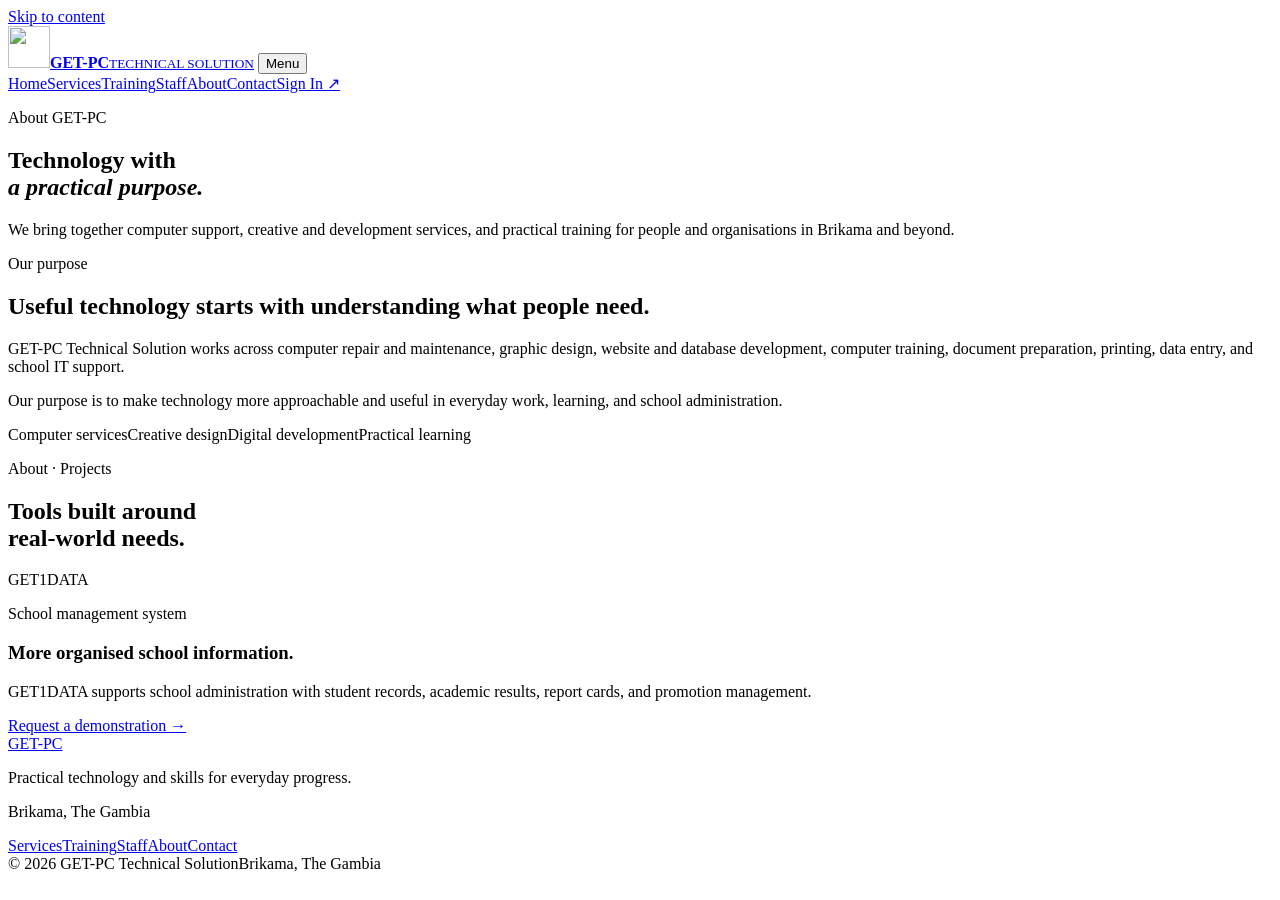
==== about.html @ f0835af7 "Add files via upload" ====
<!doctype html>
<html lang="en">

<head>
  <meta charset="utf-8">
  <meta name="viewport" content="width=device-width, initial-scale=1">
  <meta name="description"
    content="Learn about GET-PC Technical Solution and its practical technology services, training, and GET1DATA school-management project.">
  <meta name="theme-color" content="#102b3b">
  <title>About | GET-PC Technical Solution</title>
  <link rel="icon" href="assets/images/getpc-mark.svg" type="image/svg+xml">
  <link rel="stylesheet" href="assets/css/styles.css">
  <script src="assets/js/config.js" defer></script>
  <script src="assets/js/main.js" defer></script>
</head>

<body>
  <a class="skip-link" href="#main-content">Skip to content</a>
  <header class="site-header">
    <div class="nav-wrap">
      <a class="brand" href="index.html" aria-label="GET-PC home"><img src="assets/images/getpc-mark.svg" alt=""
          width="42" height="42"><span><strong>GET-PC</strong><small>TECHNICAL SOLUTION</small></span></a>
      <button class="menu-toggle" type="button" aria-expanded="false" aria-controls="main-navigation"
        aria-label="Open navigation">Menu</button>
      <nav id="main-navigation" class="main-nav" aria-label="Main navigation"><a href="index.html">Home</a><a
          href="services.html">Services</a><a href="training.html">Training</a><a href="staff.html">Staff</a><a
          href="about.html" aria-current="page">About</a><a href="contact.html">Contact</a><a class="nav-sign-in"
          data-portal-login href="https://getpcskills.floot.app/login" target="_blank" rel="noopener noreferrer">Sign In
          <span aria-hidden="true">↗</span></a></nav>
    </div>
  </header>
  <main id="main-content">
    <section class="page-hero">
      <p class="eyebrow eyebrow-light">About GET-PC</p>
      <h1>Technology with<br><em>a practical purpose.</em></h1>
      <p>We bring together computer support, creative and development services, and practical training for people and
        organisations in Brikama and beyond.</p>
    </section>
    <section class="section about-intro">
      <div>
        <p class="eyebrow">Our purpose</p>
        <h2>Useful technology starts with understanding what people need.</h2>
      </div>
      <div class="about-copy">
        <p>GET-PC Technical Solution works across computer repair and maintenance, graphic design, website and database
          development, computer training, document preparation, printing, data entry, and school IT support.</p>
        <p>Our purpose is to make technology more approachable and useful in everyday work, learning, and school
          administration.</p>
      </div>
    </section>
    <section class="about-services-band"><span>Computer services</span><span>Creative design</span><span>Digital
        development</span><span>Practical learning</span></section>
    <section id="projects" class="section project-section">
      <div>
        <p class="eyebrow">About · Projects</p>
        <h2>Tools built around<br>real-world needs.</h2>
      </div>
      <article class="project-card">
        <div class="project-symbol">GET<span>1</span>DATA</div>
        <p class="eyebrow">School management system</p>
        <h3>More organised school information.</h3>
        <p>GET1DATA supports school administration with student records, academic results, report cards, and promotion
          management.</p><a class="button button-dark"
          href="contact.html?service=GET1DATA%20demonstration#inquiry">Request a demonstration <span
            aria-hidden="true">→</span></a>
      </article>
    </section>
  </main>
  <footer class="site-footer">
    <div class="footer-main">
      <div><a class="footer-brand" href="index.html">GET-PC</a>
        <p>Practical technology and skills for everyday progress.</p>
        <p class="footer-location">Brikama, The Gambia</p>
      </div>
      <nav class="footer-links" aria-label="Footer navigation"><a href="services.html">Services</a><a
          href="training.html">Training</a><a href="staff.html">Staff</a><a href="about.html">About</a><a
          href="contact.html">Contact</a></nav>
    </div>
    <div class="footer-bottom"><span>© 2026 GET-PC Technical Solution</span><span>Brikama, The Gambia</span></div>
  </footer>
</body>

</html>
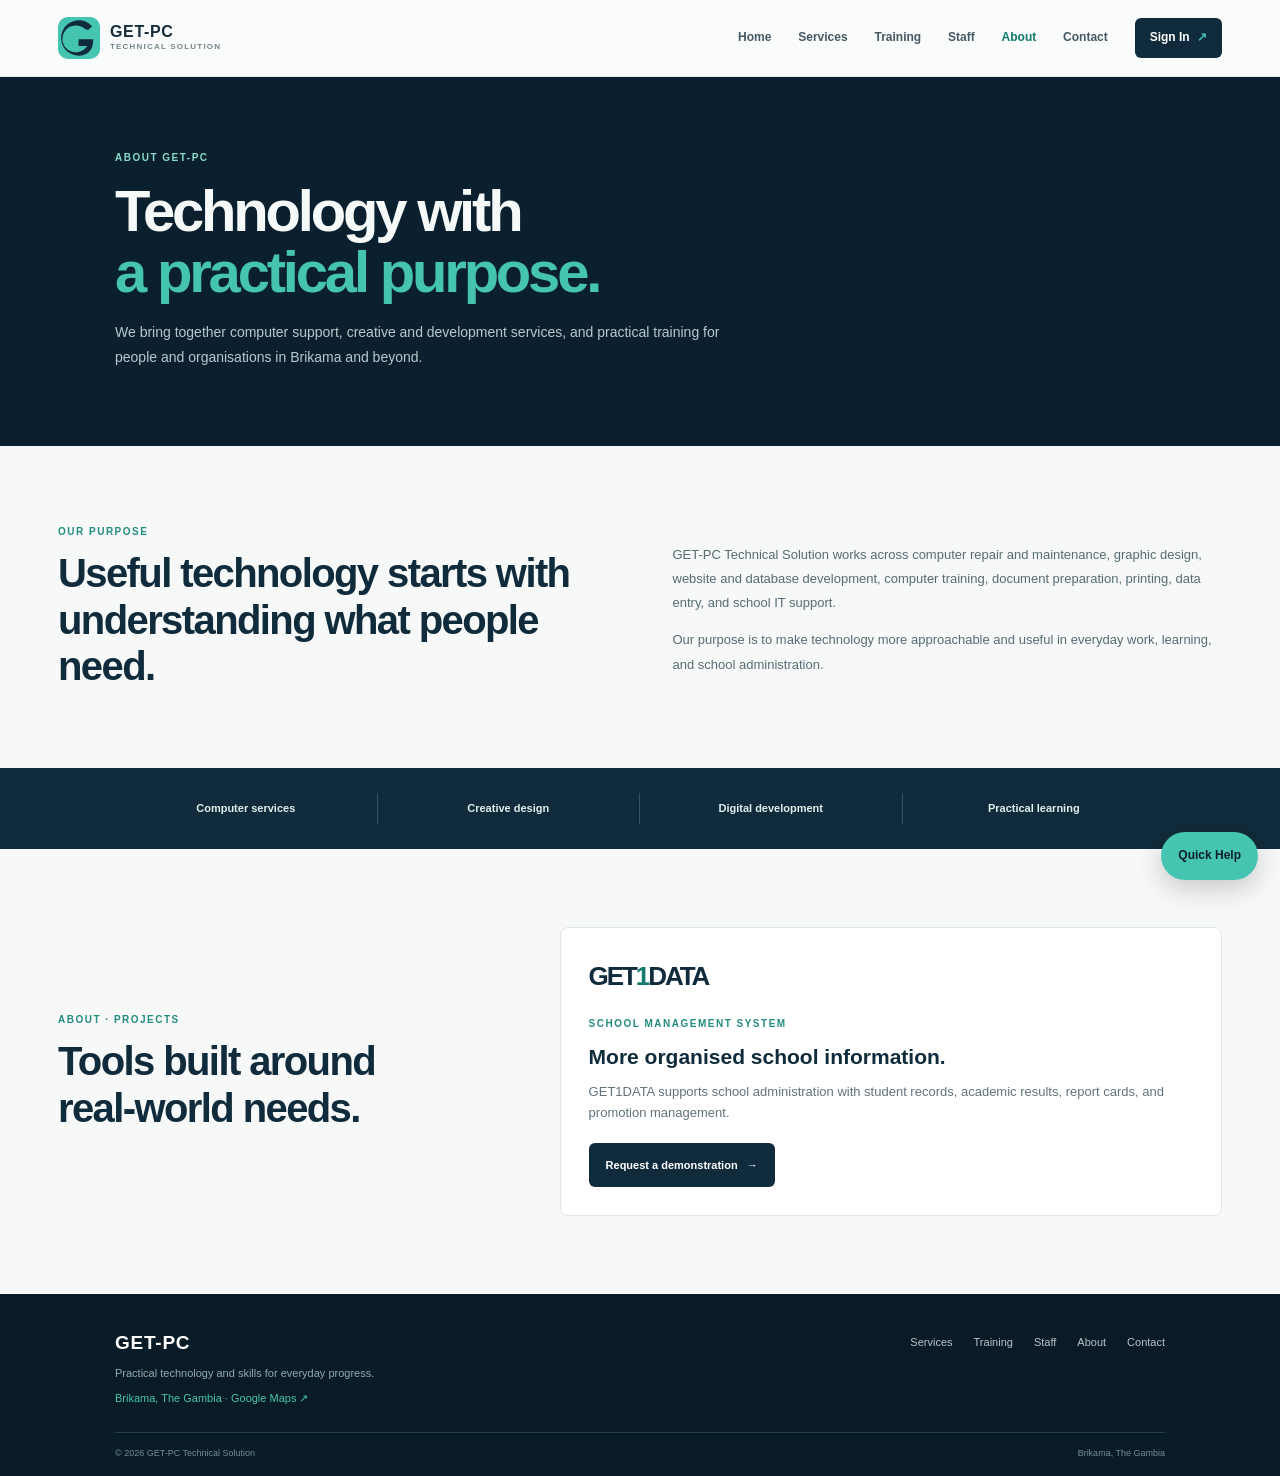
==== commit c4f16fc4: "map adding adding locatiion" ====
--- a/about.html
+++ b/about.html
@@ -70,7 +70,7 @@
     <div class="footer-main">
       <div><a class="footer-brand" href="index.html">GET-PC</a>
         <p>Practical technology and skills for everyday progress.</p>
-        <p class="footer-location">Brikama, The Gambia</p>
+        <p class="footer-location"><a href="https://maps.app.goo.gl/mE5qoqmeCVkujZhM7" target="_blank" rel="noopener noreferrer">Brikama, The Gambia · Google Maps ↗</a></p>
       </div>
       <nav class="footer-links" aria-label="Footer navigation"><a href="services.html">Services</a><a
           href="training.html">Training</a><a href="staff.html">Staff</a><a href="about.html">About</a><a
--- a/assets/css/styles.css
+++ b/assets/css/styles.css
@@ -0,0 +1,323 @@
+:root {
+  color-scheme: light;
+  --navy: #102b3b;
+  --navy-deep: #0b202e;
+  --teal: #45c5b1;
+  --teal-dark: #12796f;
+  --ink: #162d3b;
+  --muted: #62737c;
+  --paper: #f7f9f8;
+  --white: #fff;
+  --line: #e0e8e6;
+  --focus: #e0a451;
+  font-family: Arial, Helvetica, sans-serif;
+}
+
+* { box-sizing: border-box; }
+html { scroll-behavior: smooth; scroll-padding-top: 90px; }
+body { margin: 0; color: var(--ink); background: var(--paper); line-height: 1.6; -webkit-font-smoothing: antialiased; }
+a { color: inherit; text-decoration: none; }
+button, input, select, textarea { font: inherit; }
+button, a { -webkit-tap-highlight-color: transparent; }
+:focus-visible { outline: 3px solid var(--focus); outline-offset: 3px; }
+::selection { color: var(--navy-deep); background: #b9eee5; }
+.skip-link { position: fixed; z-index: 100; top: 8px; left: 8px; padding: 10px 14px; transform: translateY(-150%); color: var(--white); background: var(--navy); border-radius: 5px; }
+.skip-link:focus { transform: translateY(0); }
+.site-header { position: sticky; z-index: 20; top: 0; border-bottom: 1px solid rgba(20,54,66,.1); background: rgba(250,252,251,.97); backdrop-filter: blur(14px); }
+.nav-wrap { display: flex; align-items: center; justify-content: space-between; width: min(100% - 48px, 1164px); min-height: 76px; margin: 0 auto; }
+.brand { display: inline-flex; align-items: center; gap: 10px; flex: 0 0 auto; }
+.brand img { display: block; }
+.brand span { display: grid; gap: 0; }
+.brand strong { font-size: 16px; letter-spacing: .04em; line-height: 1.2; }
+.brand small { color: #74858c; font-size: 8px; font-weight: 700; letter-spacing: .15em; }
+.main-nav { display: flex; align-items: center; gap: clamp(12px, 2.1vw, 27px); color: #455964; font-size: 12px; font-weight: 700; }
+.main-nav > a:not(.nav-sign-in) { padding: 10px 0; transition: color .18s ease; }
+.main-nav > a:not(.nav-sign-in):hover, .main-nav > a[aria-current="page"]:not(.nav-sign-in) { color: var(--teal-dark); }
+.nav-sign-in { padding: 10px 15px; border-radius: 6px; color: var(--white); background: var(--navy); }
+.nav-sign-in:hover { background: var(--teal-dark); }
+.nav-sign-in span { margin-left: 4px; color: var(--teal); }
+.menu-toggle { display: none; border: 1px solid var(--line); border-radius: 5px; padding: 8px 12px; color: var(--navy); background: var(--white); font-size: 12px; font-weight: 700; cursor: pointer; }
+
+.hero { position: relative; overflow: hidden; color: var(--white); background: var(--navy-deep); }
+.hero-inner { position: relative; z-index: 1; display: grid; grid-template-columns: 1.06fr .94fr; align-items: center; gap: 48px; width: min(100% - 48px, 1164px); min-height: 570px; padding: 62px 0; margin: auto; }
+.hero-grid { position: absolute; inset: 0 0 0 48%; opacity: .13; background-image: linear-gradient(rgba(125,206,194,.24) 1px, transparent 1px), linear-gradient(90deg, rgba(125,206,194,.24) 1px, transparent 1px); background-size: 46px 46px; mask-image: linear-gradient(90deg, transparent, black 24%, black); }
+.eyebrow { margin: 0; color: #238c80; font-size: 10px; font-weight: 800; letter-spacing: .15em; line-height: 1.5; text-transform: uppercase; }
+.eyebrow-light { color: #86dbcd; }
+.eyebrow-dot { display: inline-block; width: 7px; height: 7px; margin-right: 8px; border-radius: 50%; background: var(--teal); box-shadow: 0 0 0 4px rgba(69,197,177,.12); vertical-align: 1px; }
+h1, h2, h3, p { margin-top: 0; }
+.hero h1, .page-hero h1 { max-width: 680px; margin: 20px 0 0; color: #f5f9f8; font-size: clamp(42px, 5vw, 64px); font-weight: 650; line-height: 1.06; letter-spacing: -.055em; }
+.hero h1 em, .page-hero h1 em, .training-band h2 em, .home-cta h2 em { color: var(--teal); font-style: normal; }
+.hero-description { max-width: 525px; margin: 21px 0 0; color: #b8c9ce; font-size: 15px; line-height: 1.85; }
+.button-row { display: flex; align-items: center; flex-wrap: wrap; gap: 11px; margin-top: 27px; }
+.button { display: inline-flex; min-height: 44px; align-items: center; justify-content: center; gap: 9px; padding: 0 16px; border: 1px solid transparent; border-radius: 6px; font-size: 11px; font-weight: 750; line-height: 1.3; text-align: center; transition: transform .18s ease, background .18s ease, border-color .18s ease; }
+.button:hover { transform: translateY(-1px); }
+.button-teal { color: var(--navy-deep); background: var(--teal); }
+.button-teal:hover { background: #65d8c6; }
+.button-outline { color: var(--white); border-color: #46616c; background: transparent; }
+.button-outline:hover { border-color: var(--teal); }
+.button-plain { padding: 0 8px; color: #d3e2e3; }
+.button-dark { color: var(--white); background: var(--navy); }
+.button-dark:hover { background: var(--teal-dark); }
+.hero-location { margin: 29px 0 0; color: #9db0b7; font-size: 11px; }
+.location-dot { display: inline-block; width: 7px; height: 7px; margin-right: 9px; border-radius: 50%; background: var(--teal); }
+.hero-visual { position: relative; display: grid; min-height: 390px; place-items: center; }
+.orbit { position: absolute; border: 1px solid rgba(107,206,192,.15); border-radius: 50%; }
+.orbit-large { width: min(100%, 395px); aspect-ratio: 1; }
+.orbit-small { width: min(78%, 310px); aspect-ratio: 1; }
+.screen-card { position: relative; z-index: 1; width: min(100%, 375px); padding: 11px; transform: rotate(-2deg); border: 1px solid #35505d; border-radius: 11px; background: #132f3e; box-shadow: 0 24px 75px rgba(0,0,0,.28); }
+.screen-top { display: flex; height: 25px; align-items: center; gap: 5px; }
+.screen-top i { width: 6px; height: 6px; border-radius: 50%; background: #53727e; }
+.screen-top i:last-child { width: 55%; height: 9px; margin-left: 16px; border-radius: 8px; background: #203f4d; }
+.screen-content { display: flex; min-height: 275px; overflow: hidden; border-radius: 5px; background: #e8f0ed; }
+.screen-sidebar { display: flex; width: 38px; flex: 0 0 38px; flex-direction: column; align-items: center; gap: 18px; padding-top: 20px; background: #173543; }
+.screen-sidebar span { width: 9px; height: 9px; border: 1px solid #71c9b9; border-radius: 3px; }
+.screen-board { position: relative; flex: 1; padding: 28px; color: var(--navy); background: radial-gradient(ellipse at 90% 90%, #c1e7df, transparent 48%), #eff5f2; }
+.screen-board p { color: #488f83; font-size: 8px; font-weight: 800; letter-spacing: .21em; }
+.screen-board strong { display: block; margin-top: 12px; font-size: 39px; font-weight: 400; line-height: .99; letter-spacing: -.06em; }
+.screen-board em { color: #168777; font-style: normal; font-weight: 700; }
+.screen-board small { position: absolute; bottom: 20px; color: #829a9c; font-size: 7px; font-weight: 700; letter-spacing: .18em; }
+.board-rule { display: block; width: 60px; height: 2px; margin-top: 18px; background: #39aa99; }
+.float-tag { position: absolute; z-index: 2; padding: 10px 13px; border: 1px solid #3a5a65; border-radius: 7px; color: #e5f0ed; background: #163443; box-shadow: 0 9px 30px rgba(0,0,0,.2); font-size: 9px; font-weight: 700; }
+.tag-skills { top: 48px; right: 0; }
+.tag-solutions { bottom: 38px; left: 0; }
+.visual-caption { position: absolute; right: 0; bottom: -6px; color: #76929b; font-size: 8px; letter-spacing: .13em; text-transform: uppercase; }
+
+.intro-strip { border-bottom: 1px solid var(--line); background: var(--white); }
+.intro-inner { display: flex; min-height: 137px; align-items: center; gap: clamp(25px, 6vw, 80px); width: min(100% - 48px, 1164px); padding: 24px 0; margin: auto; }
+.intro-statement { margin: 0 auto 0 0; font-size: 15px; line-height: 1.55; }
+.intro-statement strong { color: var(--teal-dark); }
+.intro-detail { display: flex; align-items: center; gap: 13px; color: #526873; font-size: 11px; }
+.intro-detail span { color: #299587; font-size: 19px; font-weight: 700; }
+.intro-detail p { margin: 0; }
+.round-link { display: grid; width: 40px; height: 40px; flex: 0 0 auto; place-items: center; border: 1px solid #c7d5d1; border-radius: 50%; color: var(--navy); font-size: 20px; }
+.section { width: min(100% - 48px, 1164px); padding: 78px 0; margin: auto; }
+.section-heading { display: flex; align-items: end; justify-content: space-between; gap: 25px; margin-bottom: 29px; }
+.section-heading h2, .about-intro h2, .project-section h2 { max-width: 590px; margin: 11px 0 0; color: var(--navy); font-size: clamp(28px, 3.3vw, 40px); line-height: 1.16; letter-spacing: -.04em; }
+.section-heading h2 em { color: var(--teal-dark); font-style: normal; }
+.text-link { display: inline-flex; align-items: center; gap: 8px; color: var(--teal-dark); font-size: 12px; font-weight: 750; }
+.text-link:hover { color: var(--navy); }
+.card-grid { display: grid; gap: 16px; }
+.service-preview-grid { grid-template-columns: repeat(4, minmax(0, 1fr)); }
+.service-card { position: relative; min-height: 210px; padding: 22px 20px; border: 1px solid var(--line); border-radius: 8px; background: var(--white); transition: transform .18s ease, box-shadow .18s ease; }
+.service-card:hover { transform: translateY(-3px); box-shadow: 0 12px 28px rgba(15,49,61,.08); }
+.card-icon { display: grid; width: 36px; height: 36px; place-items: center; border-radius: 7px; color: var(--teal-dark); background: #e6f5f1; font-size: 10px; font-weight: 800; }
+.service-card h3 { margin: 16px 20px 7px 0; color: var(--navy); font-size: 15px; line-height: 1.35; }
+.service-card p { margin: 0; color: var(--muted); font-size: 12px; line-height: 1.7; }
+.card-arrow { position: absolute; right: 17px; bottom: 16px; color: var(--teal-dark); }
+.section-end { margin-top: 26px; text-align: center; }
+
+.training-band { color: var(--white); background: var(--navy); }
+.training-band-inner { display: grid; grid-template-columns: 1fr .88fr; align-items: center; gap: 70px; width: min(100% - 48px, 1060px); padding: 72px 0; margin: auto; }
+.training-band h2, .home-cta h2 { margin: 14px 0 14px; font-size: clamp(32px, 4vw, 48px); line-height: 1.08; letter-spacing: -.045em; }
+.training-band-inner > div > p:not(.eyebrow):not(.small-note) { max-width: 520px; margin-bottom: 22px; color: #bfd0d3; font-size: 13px; line-height: 1.8; }
+.small-note { margin: 14px 0 0; color: #75858b; font-size: 11px; line-height: 1.7; }
+.training-band .small-note { color: #91a5ab; }
+.course-stack { padding: 0; margin: 0; list-style: none; }
+.course-stack li + li { border-top: 1px solid #34505b; }
+.course-stack a { display: flex; align-items: center; gap: 17px; padding: 17px 2px; }
+.course-stack a > span:first-child { color: var(--teal); font-size: 18px; }
+.course-stack a > span:nth-child(2) { display: grid; gap: 3px; flex: 1; }
+.course-stack small { color: #86dbcd; font-size: 9px; letter-spacing: .12em; }
+.course-stack strong { color: #f2f7f6; font-size: 14px; }
+.course-stack b { color: var(--teal); font-size: 18px; }
+.course-stack a:hover strong { color: var(--teal); }
+.project-teaser { background: #eef4f2; }
+.project-teaser-inner { display: flex; align-items: center; gap: 25px; width: min(100% - 48px, 1050px); padding: 38px 0; margin: auto; }
+.get1data-mark { flex: 0 0 auto; color: var(--navy); font-size: 25px; font-weight: 800; letter-spacing: -.08em; }
+.get1data-mark span, .project-symbol span { color: var(--teal-dark); }
+.project-teaser h2 { margin: 5px 0 3px; color: var(--navy); font-size: 25px; }
+.project-teaser h2 em { color: var(--teal-dark); font-style: normal; }
+.project-teaser p:not(.eyebrow) { max-width: 560px; margin: 0; color: var(--muted); font-size: 12px; }
+.project-teaser .button { margin-left: auto; }
+.home-cta { display: flex; align-items: center; justify-content: space-between; gap: 30px; padding: 58px max(24px, calc((100% - 1050px)/2)); color: var(--white); background: var(--navy-deep); }
+.home-cta h2 { margin-bottom: 0; font-size: clamp(27px, 3.5vw, 39px); }
+.home-cta .button-row { flex: 0 0 auto; margin-top: 0; }
+.page-hero { padding: 73px max(24px, calc((100% - 1050px)/2)) 76px; color: var(--white); background: var(--navy-deep); }
+.page-hero h1 { margin-top: 15px; font-size: clamp(40px, 5vw, 58px); }
+.page-hero > p:last-child { max-width: 650px; margin: 17px 0 0; color: #b8c9ce; font-size: 14px; line-height: 1.8; }
+.page-hero .eyebrow { margin: 0; }
+.service-list { padding-top: 35px; padding-bottom: 35px; }
+.service-detail { display: grid; grid-template-columns: 38px 48px minmax(0, 1fr) auto; align-items: center; gap: 20px; padding: 25px 0; border-bottom: 1px solid var(--line); scroll-margin-top: 100px; }
+.service-index { color: #2e9b8d; font-size: 19px; font-weight: 700; }
+.service-symbol { display: grid; width: 45px; height: 45px; place-items: center; border-radius: 8px; color: var(--teal-dark); background: #e4f3ef; font-size: 11px; font-weight: 800; }
+.service-detail-copy h2 { margin: 0 0 5px; color: var(--navy); font-size: 18px; }
+.service-detail-copy p { max-width: 600px; margin: 0; color: var(--muted); font-size: 12px; }
+.service-detail-copy .text-link { margin-top: 9px; }
+.slim-cta { display: flex; align-items: center; justify-content: space-between; gap: 20px; padding: 25px max(24px, calc((100% - 1050px)/2)); background: #edf4f2; }
+.slim-cta p { margin: 0; color: var(--navy); font-size: 13px; font-weight: 700; }
+.notice { display: flex; align-items: start; gap: 13px; padding: 16px 19px; margin-bottom: 23px; border: 1px solid #d4e9e3; border-radius: 7px; background: #eff8f5; }
+.notice > span { display: grid; width: 22px; height: 22px; flex: 0 0 auto; place-items: center; border-radius: 50%; color: var(--teal-dark); background: #d5eee7; font-weight: 800; }
+.notice p { margin: 0; color: #405d63; font-size: 12px; }
+.training-grid { grid-template-columns: repeat(3, minmax(0, 1fr)); align-items: stretch; }
+.training-card { display: flex; min-height: 345px; flex-direction: column; padding: 24px; border: 1px solid var(--line); border-radius: 8px; background: var(--white); scroll-margin-top: 100px; }
+.level-top { display: flex; align-items: center; justify-content: space-between; gap: 10px; }
+.level-top > span { color: var(--teal-dark); font-size: 20px; font-weight: 700; }
+.level-top small { color: #6b7c83; font-size: 9px; font-weight: 800; letter-spacing: .12em; }
+.training-card h2 { margin: 19px 0 9px; color: var(--navy); font-size: 21px; line-height: 1.25; }
+.training-card > p { margin: 0; color: var(--muted); font-size: 12px; line-height: 1.75; }
+.topic-list, .skill-list { padding: 0; margin: 17px 0 20px; list-style: none; }
+.topic-list li { position: relative; padding: 5px 0 5px 20px; color: #405761; font-size: 11px; }
+.topic-list li::before { position: absolute; left: 0; color: var(--teal-dark); content: "✓"; font-weight: 800; }
+.training-card-bottom { display: flex; align-items: center; justify-content: space-between; gap: 12px; padding-top: 14px; margin-top: auto; border-top: 1px solid var(--line); }
+.training-card-bottom > span { color: var(--muted); font-size: 10px; }
+.training-card-bottom .text-link { font-size: 11px; }
+.portal-callout { display: flex; align-items: center; justify-content: space-between; gap: 25px; padding: 39px max(24px, calc((100% - 1050px)/2)); color: var(--white); background: var(--navy); }
+.portal-callout h2 { margin: 7px 0 3px; font-size: 25px; }
+.portal-callout p:not(.eyebrow) { margin: 0; color: #bfd0d3; font-size: 12px; }
+.staff-section { padding-top: 62px; }
+.staff-profile { display: grid; grid-template-columns: 80px minmax(0, 1fr) minmax(220px, .65fr); align-items: start; gap: 28px; padding: 30px; border: 1px solid var(--line); border-radius: 9px; background: var(--white); }
+.staff-avatar { display: grid; width: 74px; height: 74px; place-items: center; border-radius: 50%; color: var(--navy); background: #dff2ed; font-size: 22px; font-weight: 700; letter-spacing: -.04em; }
+.staff-profile h2 { margin: 7px 0 9px; color: var(--navy); font-size: 27px; }
+.staff-profile > div:nth-child(2) > p:not(.eyebrow) { max-width: 600px; margin-bottom: 20px; color: var(--muted); font-size: 13px; }
+.staff-profile h3, .staff-project h3 { margin: 15px 0 8px; color: var(--navy); font-size: 16px; }
+.skill-list { display: grid; grid-template-columns: repeat(2, minmax(0, 1fr)); gap: 4px 14px; margin: 0; }
+.skill-list li { padding-left: 16px; color: #526873; font-size: 11px; }
+.skill-list li::before { margin-left: -16px; color: var(--teal-dark); content: "•"; font-weight: 800; }
+.staff-project { padding: 20px; border-radius: 7px; background: #f0f6f4; }
+.staff-project > p:not(.eyebrow) { color: var(--muted); font-size: 12px; }
+.about-intro { display: grid; grid-template-columns: 1fr 1fr; gap: 65px; }
+.about-intro h2 { margin-top: 11px; }
+.about-copy { padding-top: 19px; }
+.about-copy p { margin-bottom: 13px; color: #566b73; font-size: 13px; line-height: 1.85; }
+.about-services-band { display: grid; grid-template-columns: repeat(4, 1fr); padding: 25px max(24px, calc((100% - 1050px)/2)); color: #e1efec; background: var(--navy); }
+.about-services-band span { padding: 7px 12px; border-right: 1px solid #38515b; font-size: 11px; font-weight: 700; text-align: center; }
+.about-services-band span:last-child { border: 0; }
+.project-section { display: grid; grid-template-columns: .8fr 1.2fr; align-items: center; gap: 60px; }
+.project-card { padding: 28px; border: 1px solid var(--line); border-radius: 8px; background: var(--white); }
+.project-symbol { margin-bottom: 18px; color: var(--navy); font-size: 26px; font-weight: 800; letter-spacing: -.08em; }
+.project-card h3 { margin: 9px 0; color: var(--navy); font-size: 21px; }
+.project-card > p:not(.eyebrow) { color: var(--muted); font-size: 13px; }
+.project-card .button { margin-top: 6px; }
+.contact-grid { display: grid; grid-template-columns: 1fr .85fr; gap: 65px; align-items: start; }
+.contact-copy h2, .contact-guidance h2, .register-panel h2 { margin: 9px 0 12px; color: var(--navy); font-size: 27px; line-height: 1.2; }
+.contact-copy > p:not(.eyebrow), .contact-guidance > p:not(.eyebrow), .register-panel > p:not(.eyebrow) { color: #586e77; font-size: 13px; line-height: 1.8; }
+.contact-links { display: grid; gap: 11px; margin: 22px 0; }
+.contact-links a { display: inline-flex; width: fit-content; align-items: center; gap: 11px; color: var(--teal-dark); font-size: 13px; font-weight: 700; }
+.contact-links a:hover { color: var(--navy); text-decoration: underline; }
+.contact-link-icon { display: grid; width: 31px; height: 31px; place-items: center; border-radius: 50%; color: var(--teal-dark); background: #e3f3ef; font-size: 11px; }
+.selected-service { padding: 10px 12px; border-left: 3px solid var(--teal-dark); color: var(--navy); background: #edf7f4; font-size: 12px; font-weight: 700; }
+.contact-note { color: #718087 !important; font-size: 11px !important; }
+.contact-guidance { padding: 24px; border: 1px solid var(--line); border-radius: 8px; background: var(--white); }
+.contact-guidance .small-note { color: #718087; }
+.register-content { display: grid; grid-template-columns: 1fr 1fr; gap: 19px; }
+.register-panel { padding: 28px; border: 1px solid var(--line); border-radius: 8px; background: var(--white); }
+.register-panel .button { margin-top: 5px; }
+.register-panel .small-note { color: #718087; }
+.register-note { grid-column: 1 / -1; padding: 23px 26px; border-radius: 8px; background: #eef4f2; }
+.register-note h2 { margin-bottom: 7px; color: var(--navy); font-size: 18px; }
+.register-note p { margin-bottom: 8px; color: #586e77; font-size: 12px; line-height: 1.8; }
+.register-note p:last-child { margin-bottom: 0; }
+.site-footer { padding: 34px max(24px, calc((100% - 1050px)/2)) 16px; color: #d9e5e4; background: #081b26; }
+.footer-main { display: flex; align-items: start; justify-content: space-between; gap: 30px; padding-bottom: 24px; }
+.footer-brand { color: var(--white); font-size: 19px; font-weight: 800; letter-spacing: .04em; }
+.footer-main p { margin: 7px 0 0; color: #95aab0; font-size: 11px; }
+.footer-main .footer-location { color: var(--teal); }
+.footer-links { display: flex; flex-wrap: wrap; gap: 14px 21px; padding-top: 6px; }
+.footer-links a { color: #b5c5c8; font-size: 11px; }
+.footer-links a:hover { color: var(--teal); }
+.footer-bottom { display: flex; justify-content: space-between; gap: 12px; padding-top: 13px; border-top: 1px solid #263c46; color: #788d94; font-size: 9px; }
+
+.quick-help-launcher { position: fixed; z-index: 40; right: 22px; bottom: 20px; display: inline-flex; min-height: 48px; align-items: center; gap: 9px; padding: 0 17px; border: 0; border-radius: 28px; color: var(--navy-deep); background: var(--teal); box-shadow: 0 8px 28px rgba(0,0,0,.2); font-size: 12px; font-weight: 800; cursor: pointer; }
+.quick-help-launcher:hover { background: #65d8c6; }
+.quick-help-panel { position: fixed; z-index: 41; right: 22px; bottom: 80px; display: flex; width: min(360px, calc(100vw - 28px)); max-height: min(520px, calc(100vh - 110px)); flex-direction: column; overflow: hidden; border: 1px solid #dce8e4; border-radius: 12px; background: var(--white); box-shadow: 0 18px 55px rgba(11,32,46,.22); }
+.quick-help-header { display: flex; align-items: center; justify-content: space-between; padding: 15px 17px; color: var(--white); background: var(--navy); }
+.quick-help-header strong { display: block; font-size: 13px; }
+.quick-help-header span { color: #a9c0c3; font-size: 10px; }
+.quick-help-close { border: 0; color: var(--white); background: transparent; font-size: 22px; cursor: pointer; }
+.quick-help-body { overflow-y: auto; padding: 16px; }
+.quick-help-body > p { margin-bottom: 13px; color: #536871; font-size: 12px; }
+.quick-help-questions { display: grid; gap: 8px; }
+.quick-help-questions button { padding: 9px 11px; border: 1px solid #dce9e5; border-radius: 6px; color: var(--navy); background: #f5faf8; font-size: 11px; text-align: left; cursor: pointer; }
+.quick-help-questions button:hover { border-color: var(--teal-dark); background: #edf8f5; }
+.quick-help-answer { min-height: 42px; padding: 11px; margin: 13px 0 9px; border-radius: 6px; color: #405761; background: #f0f6f4; font-size: 12px; line-height: 1.65; }
+.quick-help-fallback { margin: 0 !important; font-size: 11px !important; }
+.quick-help-fallback a { color: var(--teal-dark); font-weight: 700; text-decoration: underline; }
+[hidden] { display: none !important; }
+
+@media (max-width: 900px) {
+  .main-nav { gap: 13px; font-size: 11px; }
+  .hero-inner { grid-template-columns: 1fr .8fr; gap: 25px; }
+  .service-preview-grid { grid-template-columns: repeat(2, minmax(0, 1fr)); }
+  .training-band-inner { gap: 34px; }
+  .training-card { padding: 19px; }
+  .training-card-bottom { align-items: start; flex-direction: column; }
+  .staff-profile { grid-template-columns: 72px minmax(0, 1fr); }
+  .staff-project { grid-column: 2; }
+}
+@media (max-width: 700px) {
+  html { scroll-padding-top: 72px; }
+  .nav-wrap { width: calc(100% - 32px); min-height: 68px; }
+  .brand img { width: 38px; height: 38px; }
+  .menu-toggle { display: block; }
+  .main-nav { position: absolute; top: 100%; right: 0; left: 0; display: none; align-items: stretch; flex-direction: column; gap: 0; padding: 8px 16px 16px; border-bottom: 1px solid var(--line); background: #fbfdfc; box-shadow: 0 12px 18px rgba(16,43,59,.08); }
+  .main-nav.is-open { display: flex; }
+  .main-nav > a:not(.nav-sign-in) { padding: 11px 5px; border-bottom: 1px solid #edf1f0; }
+  .main-nav .nav-sign-in { margin-top: 11px; text-align: center; }
+  .hero-inner { grid-template-columns: 1fr; gap: 20px; width: calc(100% - 36px); min-height: auto; padding: 53px 0 39px; }
+  .hero h1 { font-size: clamp(39px, 11vw, 54px); }
+  .hero-description { font-size: 14px; }
+  .hero-visual { min-height: 330px; margin: 0 auto; width: min(100%, 450px); }
+  .screen-card { width: min(84%, 340px); }
+  .screen-content { min-height: 235px; }
+  .screen-board { padding: 23px; }
+  .screen-board strong { font-size: 34px; }
+  .tag-skills { top: 25px; right: 1px; }
+  .tag-solutions { bottom: 23px; left: 0; }
+  .visual-caption { right: 0; bottom: -3px; font-size: 7px; }
+  .intro-inner { display: grid; grid-template-columns: 1fr 1fr; gap: 17px; width: calc(100% - 36px); }
+  .intro-statement { grid-column: 1 / -1; margin: 0; }
+  .intro-detail { gap: 8px; font-size: 10px; }
+  .intro-detail span { font-size: 16px; }
+  .round-link { justify-self: end; width: 34px; height: 34px; }
+  .section { width: calc(100% - 36px); padding: 55px 0; }
+  .section-heading { align-items: start; flex-direction: column; gap: 14px; }
+  .section-heading h2, .about-intro h2, .project-section h2 { font-size: 31px; }
+  .service-preview-grid { gap: 11px; }
+  .service-card { min-height: 195px; padding: 17px 14px; }
+  .service-card h3 { font-size: 14px; }
+  .service-card p { font-size: 11px; }
+  .training-band-inner { grid-template-columns: 1fr; gap: 25px; width: calc(100% - 36px); padding: 53px 0; }
+  .training-band h2 { font-size: 37px; }
+  .project-teaser-inner { flex-wrap: wrap; gap: 15px; width: calc(100% - 36px); padding: 31px 0; }
+  .project-teaser-inner > div:nth-child(2) { flex: 1 1 calc(100% - 70px); }
+  .project-teaser .button { margin-left: 0; }
+  .home-cta { align-items: start; flex-direction: column; padding: 44px 18px; }
+  .home-cta .button-row { align-items: stretch; flex-direction: column; width: 100%; }
+  .home-cta .button { width: 100%; }
+  .page-hero { padding: 54px 18px 56px; }
+  .page-hero h1 { font-size: clamp(38px, 10vw, 51px); }
+  .page-hero > p:last-child { font-size: 13px; }
+  .service-list { padding-top: 21px; padding-bottom: 25px; }
+  .service-detail { grid-template-columns: 30px 40px minmax(0, 1fr); gap: 12px; padding: 19px 0; }
+  .service-index { font-size: 15px; }
+  .service-symbol { width: 39px; height: 39px; font-size: 10px; }
+  .service-detail-copy { grid-column: 3; }
+  .service-detail-copy h2 { font-size: 16px; }
+  .service-detail > .button { grid-column: 3; justify-self: start; margin-top: 3px; }
+  .slim-cta { align-items: start; flex-direction: column; padding: 22px 18px; }
+  .training-grid { grid-template-columns: 1fr; }
+  .training-card { min-height: 0; padding: 22px; }
+  .training-card-bottom { align-items: center; flex-direction: row; }
+  .portal-callout { align-items: start; flex-direction: column; padding: 30px 18px; }
+  .staff-profile { grid-template-columns: 1fr; gap: 18px; padding: 22px; }
+  .staff-project { grid-column: auto; }
+  .skill-list { grid-template-columns: 1fr; }
+  .about-intro, .project-section, .contact-grid { grid-template-columns: 1fr; gap: 24px; }
+  .about-intro { gap: 8px; }
+  .about-copy { padding-top: 0; }
+  .about-services-band { grid-template-columns: 1fr 1fr; gap: 0; padding: 15px 18px; }
+  .about-services-band span { border: 0; text-align: left; }
+  .project-section { gap: 25px; }
+  .contact-grid { gap: 26px; }
+  .register-content { grid-template-columns: 1fr; }
+  .register-note { grid-column: auto; }
+  .register-panel { padding: 22px; }
+  .footer-main { align-items: start; flex-direction: column; }
+  .footer-links { gap: 11px 17px; }
+  .footer-bottom { font-size: 8px; }
+  .quick-help-launcher { right: 14px; bottom: 14px; }
+  .quick-help-panel { right: 14px; bottom: 72px; }
+}
+@media (prefers-reduced-motion: reduce) {
+  *, *::before, *::after { scroll-behavior: auto !important; transition-duration: .01ms !important; }
+}
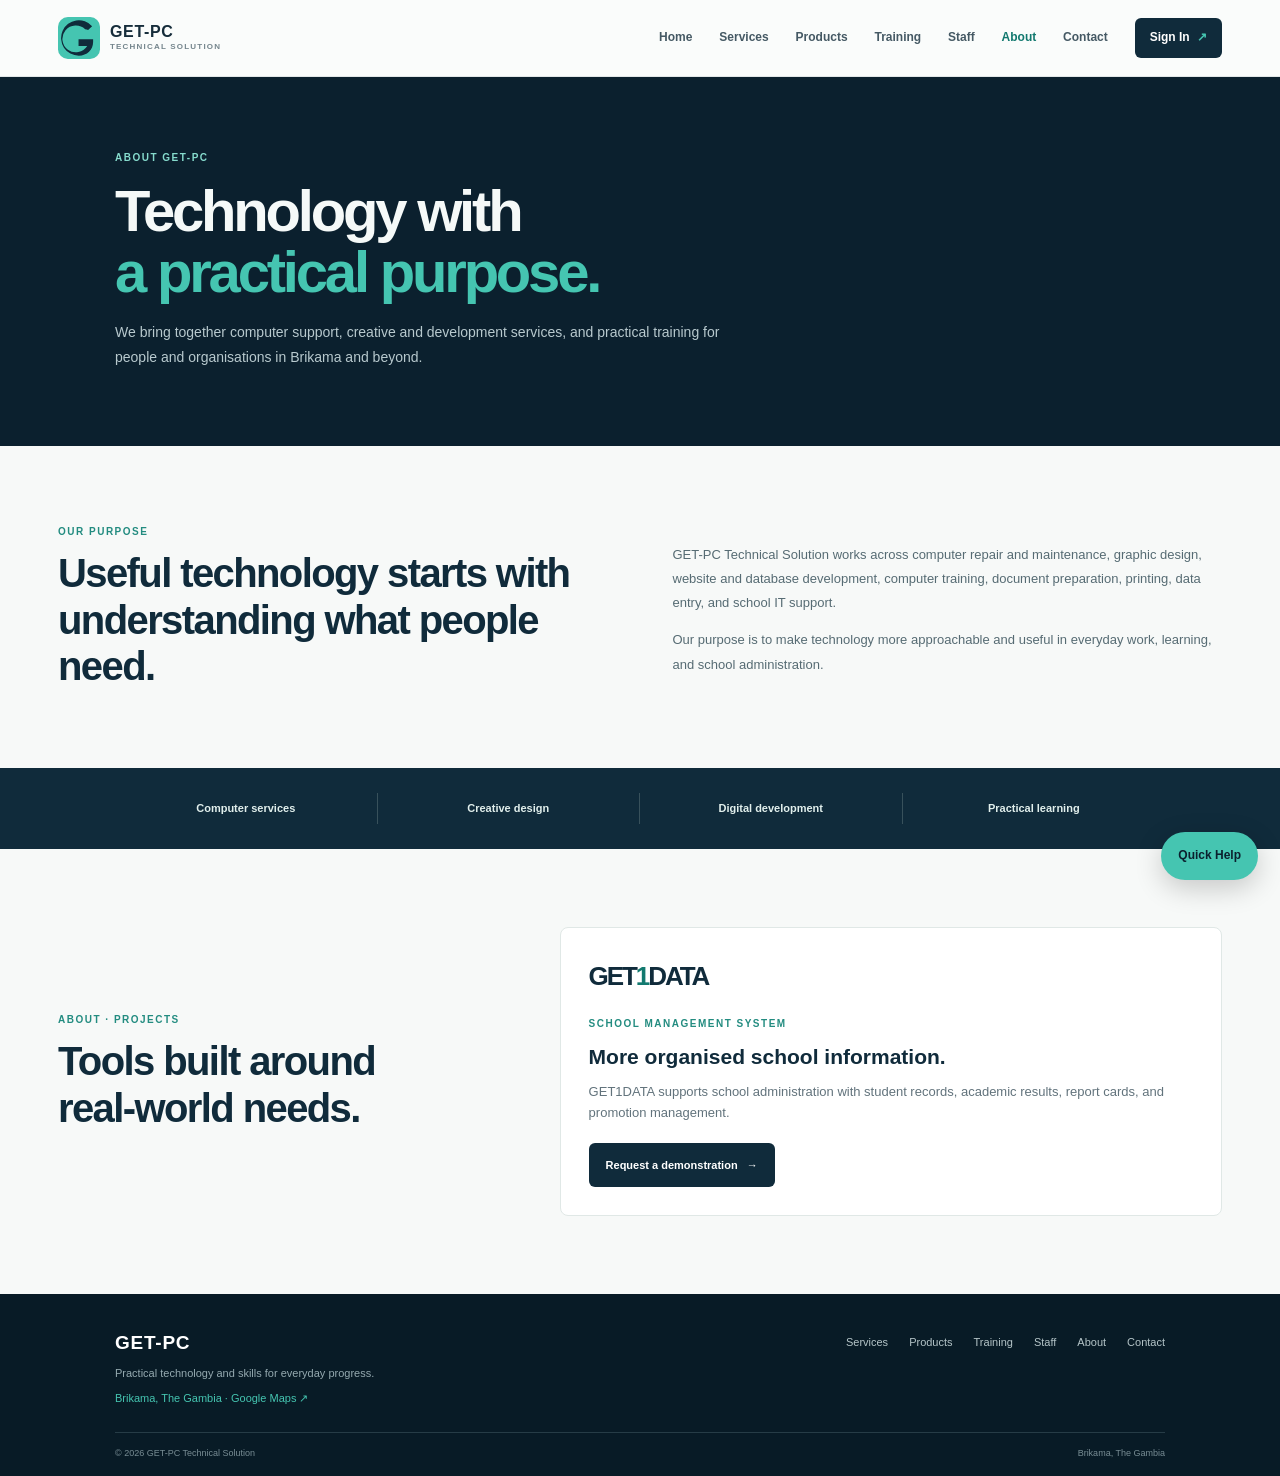
==== commit 9b01e469: "Add sample product catalogue with search and WhatsApp inquiries" ====
--- a/about.html
+++ b/about.html
@@ -1,83 +1,83 @@
-<!doctype html>
-<html lang="en">
-
-<head>
-  <meta charset="utf-8">
-  <meta name="viewport" content="width=device-width, initial-scale=1">
-  <meta name="description"
-    content="Learn about GET-PC Technical Solution and its practical technology services, training, and GET1DATA school-management project.">
-  <meta name="theme-color" content="#102b3b">
-  <title>About | GET-PC Technical Solution</title>
-  <link rel="icon" href="assets/images/getpc-mark.svg" type="image/svg+xml">
-  <link rel="stylesheet" href="assets/css/styles.css">
-  <script src="assets/js/config.js" defer></script>
-  <script src="assets/js/main.js" defer></script>
-</head>
-
-<body>
-  <a class="skip-link" href="#main-content">Skip to content</a>
-  <header class="site-header">
-    <div class="nav-wrap">
-      <a class="brand" href="index.html" aria-label="GET-PC home"><img src="assets/images/getpc-mark.svg" alt=""
-          width="42" height="42"><span><strong>GET-PC</strong><small>TECHNICAL SOLUTION</small></span></a>
-      <button class="menu-toggle" type="button" aria-expanded="false" aria-controls="main-navigation"
-        aria-label="Open navigation">Menu</button>
-      <nav id="main-navigation" class="main-nav" aria-label="Main navigation"><a href="index.html">Home</a><a
-          href="services.html">Services</a><a href="training.html">Training</a><a href="staff.html">Staff</a><a
-          href="about.html" aria-current="page">About</a><a href="contact.html">Contact</a><a class="nav-sign-in"
-          data-portal-login href="https://getpcskills.floot.app/login" target="_blank" rel="noopener noreferrer">Sign In
-          <span aria-hidden="true">↗</span></a></nav>
-    </div>
-  </header>
-  <main id="main-content">
-    <section class="page-hero">
-      <p class="eyebrow eyebrow-light">About GET-PC</p>
-      <h1>Technology with<br><em>a practical purpose.</em></h1>
-      <p>We bring together computer support, creative and development services, and practical training for people and
-        organisations in Brikama and beyond.</p>
-    </section>
-    <section class="section about-intro">
-      <div>
-        <p class="eyebrow">Our purpose</p>
-        <h2>Useful technology starts with understanding what people need.</h2>
-      </div>
-      <div class="about-copy">
-        <p>GET-PC Technical Solution works across computer repair and maintenance, graphic design, website and database
-          development, computer training, document preparation, printing, data entry, and school IT support.</p>
-        <p>Our purpose is to make technology more approachable and useful in everyday work, learning, and school
-          administration.</p>
-      </div>
-    </section>
-    <section class="about-services-band"><span>Computer services</span><span>Creative design</span><span>Digital
-        development</span><span>Practical learning</span></section>
-    <section id="projects" class="section project-section">
-      <div>
-        <p class="eyebrow">About · Projects</p>
-        <h2>Tools built around<br>real-world needs.</h2>
-      </div>
-      <article class="project-card">
-        <div class="project-symbol">GET<span>1</span>DATA</div>
-        <p class="eyebrow">School management system</p>
-        <h3>More organised school information.</h3>
-        <p>GET1DATA supports school administration with student records, academic results, report cards, and promotion
-          management.</p><a class="button button-dark"
-          href="contact.html?service=GET1DATA%20demonstration#inquiry">Request a demonstration <span
-            aria-hidden="true">→</span></a>
-      </article>
-    </section>
-  </main>
-  <footer class="site-footer">
-    <div class="footer-main">
-      <div><a class="footer-brand" href="index.html">GET-PC</a>
-        <p>Practical technology and skills for everyday progress.</p>
-        <p class="footer-location"><a href="https://maps.app.goo.gl/mE5qoqmeCVkujZhM7" target="_blank" rel="noopener noreferrer">Brikama, The Gambia · Google Maps ↗</a></p>
-      </div>
-      <nav class="footer-links" aria-label="Footer navigation"><a href="services.html">Services</a><a
-          href="training.html">Training</a><a href="staff.html">Staff</a><a href="about.html">About</a><a
-          href="contact.html">Contact</a></nav>
-    </div>
-    <div class="footer-bottom"><span>© 2026 GET-PC Technical Solution</span><span>Brikama, The Gambia</span></div>
-  </footer>
-</body>
-
-</html>+<!doctype html>
+<html lang="en">
+
+<head>
+  <meta charset="utf-8">
+  <meta name="viewport" content="width=device-width, initial-scale=1">
+  <meta name="description"
+    content="Learn about GET-PC Technical Solution and its practical technology services, training, and GET1DATA school-management project.">
+  <meta name="theme-color" content="#102b3b">
+  <title>About | GET-PC Technical Solution</title>
+  <link rel="icon" href="assets/images/getpc-mark.svg" type="image/svg+xml">
+  <link rel="stylesheet" href="assets/css/styles.css">
+  <script src="assets/js/config.js" defer></script>
+  <script src="assets/js/main.js" defer></script>
+</head>
+
+<body>
+  <a class="skip-link" href="#main-content">Skip to content</a>
+  <header class="site-header">
+    <div class="nav-wrap">
+      <a class="brand" href="index.html" aria-label="GET-PC home"><img src="assets/images/getpc-mark.svg" alt=""
+          width="42" height="42"><span><strong>GET-PC</strong><small>TECHNICAL SOLUTION</small></span></a>
+      <button class="menu-toggle" type="button" aria-expanded="false" aria-controls="main-navigation"
+        aria-label="Open navigation">Menu</button>
+      <nav id="main-navigation" class="main-nav" aria-label="Main navigation"><a href="index.html">Home</a><a
+          href="services.html">Services</a><a href="products.html">Products</a><a href="training.html">Training</a><a href="staff.html">Staff</a><a
+          href="about.html" aria-current="page">About</a><a href="contact.html">Contact</a><a class="nav-sign-in"
+          data-portal-login href="https://getpcskills.floot.app/login" target="_blank" rel="noopener noreferrer">Sign In
+          <span aria-hidden="true">↗</span></a></nav>
+    </div>
+  </header>
+  <main id="main-content">
+    <section class="page-hero">
+      <p class="eyebrow eyebrow-light">About GET-PC</p>
+      <h1>Technology with<br><em>a practical purpose.</em></h1>
+      <p>We bring together computer support, creative and development services, and practical training for people and
+        organisations in Brikama and beyond.</p>
+    </section>
+    <section class="section about-intro">
+      <div>
+        <p class="eyebrow">Our purpose</p>
+        <h2>Useful technology starts with understanding what people need.</h2>
+      </div>
+      <div class="about-copy">
+        <p>GET-PC Technical Solution works across computer repair and maintenance, graphic design, website and database
+          development, computer training, document preparation, printing, data entry, and school IT support.</p>
+        <p>Our purpose is to make technology more approachable and useful in everyday work, learning, and school
+          administration.</p>
+      </div>
+    </section>
+    <section class="about-services-band"><span>Computer services</span><span>Creative design</span><span>Digital
+        development</span><span>Practical learning</span></section>
+    <section id="projects" class="section project-section">
+      <div>
+        <p class="eyebrow">About · Projects</p>
+        <h2>Tools built around<br>real-world needs.</h2>
+      </div>
+      <article class="project-card">
+        <div class="project-symbol">GET<span>1</span>DATA</div>
+        <p class="eyebrow">School management system</p>
+        <h3>More organised school information.</h3>
+        <p>GET1DATA supports school administration with student records, academic results, report cards, and promotion
+          management.</p><a class="button button-dark"
+          href="contact.html?service=GET1DATA%20demonstration#inquiry">Request a demonstration <span
+            aria-hidden="true">→</span></a>
+      </article>
+    </section>
+  </main>
+  <footer class="site-footer">
+    <div class="footer-main">
+      <div><a class="footer-brand" href="index.html">GET-PC</a>
+        <p>Practical technology and skills for everyday progress.</p>
+        <p class="footer-location"><a href="https://www.google.com/maps/dir/?api=1&amp;destination=13.263893%2C-16.646888" target="_blank" rel="noopener noreferrer">Brikama, The Gambia · Google Maps ↗</a></p>
+      </div>
+      <nav class="footer-links" aria-label="Footer navigation"><a href="services.html">Services</a><a href="products.html">Products</a><a
+          href="training.html">Training</a><a href="staff.html">Staff</a><a href="about.html">About</a><a
+          href="contact.html">Contact</a></nav>
+    </div>
+    <div class="footer-bottom"><span>© 2026 GET-PC Technical Solution</span><span>Brikama, The Gambia</span></div>
+  </footer>
+</body>
+
+</html>
--- a/assets/css/styles.css
+++ b/assets/css/styles.css
@@ -1,323 +1,330 @@
-:root {
-  color-scheme: light;
-  --navy: #102b3b;
-  --navy-deep: #0b202e;
-  --teal: #45c5b1;
-  --teal-dark: #12796f;
-  --ink: #162d3b;
-  --muted: #62737c;
-  --paper: #f7f9f8;
-  --white: #fff;
-  --line: #e0e8e6;
-  --focus: #e0a451;
-  font-family: Arial, Helvetica, sans-serif;
-}
-
-* { box-sizing: border-box; }
-html { scroll-behavior: smooth; scroll-padding-top: 90px; }
-body { margin: 0; color: var(--ink); background: var(--paper); line-height: 1.6; -webkit-font-smoothing: antialiased; }
-a { color: inherit; text-decoration: none; }
-button, input, select, textarea { font: inherit; }
-button, a { -webkit-tap-highlight-color: transparent; }
-:focus-visible { outline: 3px solid var(--focus); outline-offset: 3px; }
-::selection { color: var(--navy-deep); background: #b9eee5; }
-.skip-link { position: fixed; z-index: 100; top: 8px; left: 8px; padding: 10px 14px; transform: translateY(-150%); color: var(--white); background: var(--navy); border-radius: 5px; }
-.skip-link:focus { transform: translateY(0); }
-.site-header { position: sticky; z-index: 20; top: 0; border-bottom: 1px solid rgba(20,54,66,.1); background: rgba(250,252,251,.97); backdrop-filter: blur(14px); }
-.nav-wrap { display: flex; align-items: center; justify-content: space-between; width: min(100% - 48px, 1164px); min-height: 76px; margin: 0 auto; }
-.brand { display: inline-flex; align-items: center; gap: 10px; flex: 0 0 auto; }
-.brand img { display: block; }
-.brand span { display: grid; gap: 0; }
-.brand strong { font-size: 16px; letter-spacing: .04em; line-height: 1.2; }
-.brand small { color: #74858c; font-size: 8px; font-weight: 700; letter-spacing: .15em; }
-.main-nav { display: flex; align-items: center; gap: clamp(12px, 2.1vw, 27px); color: #455964; font-size: 12px; font-weight: 700; }
-.main-nav > a:not(.nav-sign-in) { padding: 10px 0; transition: color .18s ease; }
-.main-nav > a:not(.nav-sign-in):hover, .main-nav > a[aria-current="page"]:not(.nav-sign-in) { color: var(--teal-dark); }
-.nav-sign-in { padding: 10px 15px; border-radius: 6px; color: var(--white); background: var(--navy); }
-.nav-sign-in:hover { background: var(--teal-dark); }
-.nav-sign-in span { margin-left: 4px; color: var(--teal); }
-.menu-toggle { display: none; border: 1px solid var(--line); border-radius: 5px; padding: 8px 12px; color: var(--navy); background: var(--white); font-size: 12px; font-weight: 700; cursor: pointer; }
-
-.hero { position: relative; overflow: hidden; color: var(--white); background: var(--navy-deep); }
-.hero-inner { position: relative; z-index: 1; display: grid; grid-template-columns: 1.06fr .94fr; align-items: center; gap: 48px; width: min(100% - 48px, 1164px); min-height: 570px; padding: 62px 0; margin: auto; }
-.hero-grid { position: absolute; inset: 0 0 0 48%; opacity: .13; background-image: linear-gradient(rgba(125,206,194,.24) 1px, transparent 1px), linear-gradient(90deg, rgba(125,206,194,.24) 1px, transparent 1px); background-size: 46px 46px; mask-image: linear-gradient(90deg, transparent, black 24%, black); }
-.eyebrow { margin: 0; color: #238c80; font-size: 10px; font-weight: 800; letter-spacing: .15em; line-height: 1.5; text-transform: uppercase; }
-.eyebrow-light { color: #86dbcd; }
-.eyebrow-dot { display: inline-block; width: 7px; height: 7px; margin-right: 8px; border-radius: 50%; background: var(--teal); box-shadow: 0 0 0 4px rgba(69,197,177,.12); vertical-align: 1px; }
-h1, h2, h3, p { margin-top: 0; }
-.hero h1, .page-hero h1 { max-width: 680px; margin: 20px 0 0; color: #f5f9f8; font-size: clamp(42px, 5vw, 64px); font-weight: 650; line-height: 1.06; letter-spacing: -.055em; }
-.hero h1 em, .page-hero h1 em, .training-band h2 em, .home-cta h2 em { color: var(--teal); font-style: normal; }
-.hero-description { max-width: 525px; margin: 21px 0 0; color: #b8c9ce; font-size: 15px; line-height: 1.85; }
-.button-row { display: flex; align-items: center; flex-wrap: wrap; gap: 11px; margin-top: 27px; }
-.button { display: inline-flex; min-height: 44px; align-items: center; justify-content: center; gap: 9px; padding: 0 16px; border: 1px solid transparent; border-radius: 6px; font-size: 11px; font-weight: 750; line-height: 1.3; text-align: center; transition: transform .18s ease, background .18s ease, border-color .18s ease; }
-.button:hover { transform: translateY(-1px); }
-.button-teal { color: var(--navy-deep); background: var(--teal); }
-.button-teal:hover { background: #65d8c6; }
-.button-outline { color: var(--white); border-color: #46616c; background: transparent; }
-.button-outline:hover { border-color: var(--teal); }
-.button-plain { padding: 0 8px; color: #d3e2e3; }
-.button-dark { color: var(--white); background: var(--navy); }
-.button-dark:hover { background: var(--teal-dark); }
-.hero-location { margin: 29px 0 0; color: #9db0b7; font-size: 11px; }
-.location-dot { display: inline-block; width: 7px; height: 7px; margin-right: 9px; border-radius: 50%; background: var(--teal); }
-.hero-visual { position: relative; display: grid; min-height: 390px; place-items: center; }
-.orbit { position: absolute; border: 1px solid rgba(107,206,192,.15); border-radius: 50%; }
-.orbit-large { width: min(100%, 395px); aspect-ratio: 1; }
-.orbit-small { width: min(78%, 310px); aspect-ratio: 1; }
-.screen-card { position: relative; z-index: 1; width: min(100%, 375px); padding: 11px; transform: rotate(-2deg); border: 1px solid #35505d; border-radius: 11px; background: #132f3e; box-shadow: 0 24px 75px rgba(0,0,0,.28); }
-.screen-top { display: flex; height: 25px; align-items: center; gap: 5px; }
-.screen-top i { width: 6px; height: 6px; border-radius: 50%; background: #53727e; }
-.screen-top i:last-child { width: 55%; height: 9px; margin-left: 16px; border-radius: 8px; background: #203f4d; }
-.screen-content { display: flex; min-height: 275px; overflow: hidden; border-radius: 5px; background: #e8f0ed; }
-.screen-sidebar { display: flex; width: 38px; flex: 0 0 38px; flex-direction: column; align-items: center; gap: 18px; padding-top: 20px; background: #173543; }
-.screen-sidebar span { width: 9px; height: 9px; border: 1px solid #71c9b9; border-radius: 3px; }
-.screen-board { position: relative; flex: 1; padding: 28px; color: var(--navy); background: radial-gradient(ellipse at 90% 90%, #c1e7df, transparent 48%), #eff5f2; }
-.screen-board p { color: #488f83; font-size: 8px; font-weight: 800; letter-spacing: .21em; }
-.screen-board strong { display: block; margin-top: 12px; font-size: 39px; font-weight: 400; line-height: .99; letter-spacing: -.06em; }
-.screen-board em { color: #168777; font-style: normal; font-weight: 700; }
-.screen-board small { position: absolute; bottom: 20px; color: #829a9c; font-size: 7px; font-weight: 700; letter-spacing: .18em; }
-.board-rule { display: block; width: 60px; height: 2px; margin-top: 18px; background: #39aa99; }
-.float-tag { position: absolute; z-index: 2; padding: 10px 13px; border: 1px solid #3a5a65; border-radius: 7px; color: #e5f0ed; background: #163443; box-shadow: 0 9px 30px rgba(0,0,0,.2); font-size: 9px; font-weight: 700; }
-.tag-skills { top: 48px; right: 0; }
-.tag-solutions { bottom: 38px; left: 0; }
-.visual-caption { position: absolute; right: 0; bottom: -6px; color: #76929b; font-size: 8px; letter-spacing: .13em; text-transform: uppercase; }
-
-.intro-strip { border-bottom: 1px solid var(--line); background: var(--white); }
-.intro-inner { display: flex; min-height: 137px; align-items: center; gap: clamp(25px, 6vw, 80px); width: min(100% - 48px, 1164px); padding: 24px 0; margin: auto; }
-.intro-statement { margin: 0 auto 0 0; font-size: 15px; line-height: 1.55; }
-.intro-statement strong { color: var(--teal-dark); }
-.intro-detail { display: flex; align-items: center; gap: 13px; color: #526873; font-size: 11px; }
-.intro-detail span { color: #299587; font-size: 19px; font-weight: 700; }
-.intro-detail p { margin: 0; }
-.round-link { display: grid; width: 40px; height: 40px; flex: 0 0 auto; place-items: center; border: 1px solid #c7d5d1; border-radius: 50%; color: var(--navy); font-size: 20px; }
-.section { width: min(100% - 48px, 1164px); padding: 78px 0; margin: auto; }
-.section-heading { display: flex; align-items: end; justify-content: space-between; gap: 25px; margin-bottom: 29px; }
-.section-heading h2, .about-intro h2, .project-section h2 { max-width: 590px; margin: 11px 0 0; color: var(--navy); font-size: clamp(28px, 3.3vw, 40px); line-height: 1.16; letter-spacing: -.04em; }
-.section-heading h2 em { color: var(--teal-dark); font-style: normal; }
-.text-link { display: inline-flex; align-items: center; gap: 8px; color: var(--teal-dark); font-size: 12px; font-weight: 750; }
-.text-link:hover { color: var(--navy); }
-.card-grid { display: grid; gap: 16px; }
-.service-preview-grid { grid-template-columns: repeat(4, minmax(0, 1fr)); }
-.service-card { position: relative; min-height: 210px; padding: 22px 20px; border: 1px solid var(--line); border-radius: 8px; background: var(--white); transition: transform .18s ease, box-shadow .18s ease; }
-.service-card:hover { transform: translateY(-3px); box-shadow: 0 12px 28px rgba(15,49,61,.08); }
-.card-icon { display: grid; width: 36px; height: 36px; place-items: center; border-radius: 7px; color: var(--teal-dark); background: #e6f5f1; font-size: 10px; font-weight: 800; }
-.service-card h3 { margin: 16px 20px 7px 0; color: var(--navy); font-size: 15px; line-height: 1.35; }
-.service-card p { margin: 0; color: var(--muted); font-size: 12px; line-height: 1.7; }
-.card-arrow { position: absolute; right: 17px; bottom: 16px; color: var(--teal-dark); }
-.section-end { margin-top: 26px; text-align: center; }
-
-.training-band { color: var(--white); background: var(--navy); }
-.training-band-inner { display: grid; grid-template-columns: 1fr .88fr; align-items: center; gap: 70px; width: min(100% - 48px, 1060px); padding: 72px 0; margin: auto; }
-.training-band h2, .home-cta h2 { margin: 14px 0 14px; font-size: clamp(32px, 4vw, 48px); line-height: 1.08; letter-spacing: -.045em; }
-.training-band-inner > div > p:not(.eyebrow):not(.small-note) { max-width: 520px; margin-bottom: 22px; color: #bfd0d3; font-size: 13px; line-height: 1.8; }
-.small-note { margin: 14px 0 0; color: #75858b; font-size: 11px; line-height: 1.7; }
-.training-band .small-note { color: #91a5ab; }
-.course-stack { padding: 0; margin: 0; list-style: none; }
-.course-stack li + li { border-top: 1px solid #34505b; }
-.course-stack a { display: flex; align-items: center; gap: 17px; padding: 17px 2px; }
-.course-stack a > span:first-child { color: var(--teal); font-size: 18px; }
-.course-stack a > span:nth-child(2) { display: grid; gap: 3px; flex: 1; }
-.course-stack small { color: #86dbcd; font-size: 9px; letter-spacing: .12em; }
-.course-stack strong { color: #f2f7f6; font-size: 14px; }
-.course-stack b { color: var(--teal); font-size: 18px; }
-.course-stack a:hover strong { color: var(--teal); }
-.project-teaser { background: #eef4f2; }
-.project-teaser-inner { display: flex; align-items: center; gap: 25px; width: min(100% - 48px, 1050px); padding: 38px 0; margin: auto; }
-.get1data-mark { flex: 0 0 auto; color: var(--navy); font-size: 25px; font-weight: 800; letter-spacing: -.08em; }
-.get1data-mark span, .project-symbol span { color: var(--teal-dark); }
-.project-teaser h2 { margin: 5px 0 3px; color: var(--navy); font-size: 25px; }
-.project-teaser h2 em { color: var(--teal-dark); font-style: normal; }
-.project-teaser p:not(.eyebrow) { max-width: 560px; margin: 0; color: var(--muted); font-size: 12px; }
-.project-teaser .button { margin-left: auto; }
-.home-cta { display: flex; align-items: center; justify-content: space-between; gap: 30px; padding: 58px max(24px, calc((100% - 1050px)/2)); color: var(--white); background: var(--navy-deep); }
-.home-cta h2 { margin-bottom: 0; font-size: clamp(27px, 3.5vw, 39px); }
-.home-cta .button-row { flex: 0 0 auto; margin-top: 0; }
-.page-hero { padding: 73px max(24px, calc((100% - 1050px)/2)) 76px; color: var(--white); background: var(--navy-deep); }
-.page-hero h1 { margin-top: 15px; font-size: clamp(40px, 5vw, 58px); }
-.page-hero > p:last-child { max-width: 650px; margin: 17px 0 0; color: #b8c9ce; font-size: 14px; line-height: 1.8; }
-.page-hero .eyebrow { margin: 0; }
-.service-list { padding-top: 35px; padding-bottom: 35px; }
-.service-detail { display: grid; grid-template-columns: 38px 48px minmax(0, 1fr) auto; align-items: center; gap: 20px; padding: 25px 0; border-bottom: 1px solid var(--line); scroll-margin-top: 100px; }
-.service-index { color: #2e9b8d; font-size: 19px; font-weight: 700; }
-.service-symbol { display: grid; width: 45px; height: 45px; place-items: center; border-radius: 8px; color: var(--teal-dark); background: #e4f3ef; font-size: 11px; font-weight: 800; }
-.service-detail-copy h2 { margin: 0 0 5px; color: var(--navy); font-size: 18px; }
-.service-detail-copy p { max-width: 600px; margin: 0; color: var(--muted); font-size: 12px; }
-.service-detail-copy .text-link { margin-top: 9px; }
-.slim-cta { display: flex; align-items: center; justify-content: space-between; gap: 20px; padding: 25px max(24px, calc((100% - 1050px)/2)); background: #edf4f2; }
-.slim-cta p { margin: 0; color: var(--navy); font-size: 13px; font-weight: 700; }
-.notice { display: flex; align-items: start; gap: 13px; padding: 16px 19px; margin-bottom: 23px; border: 1px solid #d4e9e3; border-radius: 7px; background: #eff8f5; }
-.notice > span { display: grid; width: 22px; height: 22px; flex: 0 0 auto; place-items: center; border-radius: 50%; color: var(--teal-dark); background: #d5eee7; font-weight: 800; }
-.notice p { margin: 0; color: #405d63; font-size: 12px; }
-.training-grid { grid-template-columns: repeat(3, minmax(0, 1fr)); align-items: stretch; }
-.training-card { display: flex; min-height: 345px; flex-direction: column; padding: 24px; border: 1px solid var(--line); border-radius: 8px; background: var(--white); scroll-margin-top: 100px; }
-.level-top { display: flex; align-items: center; justify-content: space-between; gap: 10px; }
-.level-top > span { color: var(--teal-dark); font-size: 20px; font-weight: 700; }
-.level-top small { color: #6b7c83; font-size: 9px; font-weight: 800; letter-spacing: .12em; }
-.training-card h2 { margin: 19px 0 9px; color: var(--navy); font-size: 21px; line-height: 1.25; }
-.training-card > p { margin: 0; color: var(--muted); font-size: 12px; line-height: 1.75; }
-.topic-list, .skill-list { padding: 0; margin: 17px 0 20px; list-style: none; }
-.topic-list li { position: relative; padding: 5px 0 5px 20px; color: #405761; font-size: 11px; }
-.topic-list li::before { position: absolute; left: 0; color: var(--teal-dark); content: "✓"; font-weight: 800; }
-.training-card-bottom { display: flex; align-items: center; justify-content: space-between; gap: 12px; padding-top: 14px; margin-top: auto; border-top: 1px solid var(--line); }
-.training-card-bottom > span { color: var(--muted); font-size: 10px; }
-.training-card-bottom .text-link { font-size: 11px; }
-.portal-callout { display: flex; align-items: center; justify-content: space-between; gap: 25px; padding: 39px max(24px, calc((100% - 1050px)/2)); color: var(--white); background: var(--navy); }
-.portal-callout h2 { margin: 7px 0 3px; font-size: 25px; }
-.portal-callout p:not(.eyebrow) { margin: 0; color: #bfd0d3; font-size: 12px; }
-.staff-section { padding-top: 62px; }
-.staff-profile { display: grid; grid-template-columns: 80px minmax(0, 1fr) minmax(220px, .65fr); align-items: start; gap: 28px; padding: 30px; border: 1px solid var(--line); border-radius: 9px; background: var(--white); }
-.staff-avatar { display: grid; width: 74px; height: 74px; place-items: center; border-radius: 50%; color: var(--navy); background: #dff2ed; font-size: 22px; font-weight: 700; letter-spacing: -.04em; }
-.staff-profile h2 { margin: 7px 0 9px; color: var(--navy); font-size: 27px; }
-.staff-profile > div:nth-child(2) > p:not(.eyebrow) { max-width: 600px; margin-bottom: 20px; color: var(--muted); font-size: 13px; }
-.staff-profile h3, .staff-project h3 { margin: 15px 0 8px; color: var(--navy); font-size: 16px; }
-.skill-list { display: grid; grid-template-columns: repeat(2, minmax(0, 1fr)); gap: 4px 14px; margin: 0; }
-.skill-list li { padding-left: 16px; color: #526873; font-size: 11px; }
-.skill-list li::before { margin-left: -16px; color: var(--teal-dark); content: "•"; font-weight: 800; }
-.staff-project { padding: 20px; border-radius: 7px; background: #f0f6f4; }
-.staff-project > p:not(.eyebrow) { color: var(--muted); font-size: 12px; }
-.about-intro { display: grid; grid-template-columns: 1fr 1fr; gap: 65px; }
-.about-intro h2 { margin-top: 11px; }
-.about-copy { padding-top: 19px; }
-.about-copy p { margin-bottom: 13px; color: #566b73; font-size: 13px; line-height: 1.85; }
-.about-services-band { display: grid; grid-template-columns: repeat(4, 1fr); padding: 25px max(24px, calc((100% - 1050px)/2)); color: #e1efec; background: var(--navy); }
-.about-services-band span { padding: 7px 12px; border-right: 1px solid #38515b; font-size: 11px; font-weight: 700; text-align: center; }
-.about-services-band span:last-child { border: 0; }
-.project-section { display: grid; grid-template-columns: .8fr 1.2fr; align-items: center; gap: 60px; }
-.project-card { padding: 28px; border: 1px solid var(--line); border-radius: 8px; background: var(--white); }
-.project-symbol { margin-bottom: 18px; color: var(--navy); font-size: 26px; font-weight: 800; letter-spacing: -.08em; }
-.project-card h3 { margin: 9px 0; color: var(--navy); font-size: 21px; }
-.project-card > p:not(.eyebrow) { color: var(--muted); font-size: 13px; }
-.project-card .button { margin-top: 6px; }
-.contact-grid { display: grid; grid-template-columns: 1fr .85fr; gap: 65px; align-items: start; }
-.contact-copy h2, .contact-guidance h2, .register-panel h2 { margin: 9px 0 12px; color: var(--navy); font-size: 27px; line-height: 1.2; }
-.contact-copy > p:not(.eyebrow), .contact-guidance > p:not(.eyebrow), .register-panel > p:not(.eyebrow) { color: #586e77; font-size: 13px; line-height: 1.8; }
-.contact-links { display: grid; gap: 11px; margin: 22px 0; }
-.contact-links a { display: inline-flex; width: fit-content; align-items: center; gap: 11px; color: var(--teal-dark); font-size: 13px; font-weight: 700; }
-.contact-links a:hover { color: var(--navy); text-decoration: underline; }
-.contact-link-icon { display: grid; width: 31px; height: 31px; place-items: center; border-radius: 50%; color: var(--teal-dark); background: #e3f3ef; font-size: 11px; }
-.selected-service { padding: 10px 12px; border-left: 3px solid var(--teal-dark); color: var(--navy); background: #edf7f4; font-size: 12px; font-weight: 700; }
-.contact-note { color: #718087 !important; font-size: 11px !important; }
-.contact-guidance { padding: 24px; border: 1px solid var(--line); border-radius: 8px; background: var(--white); }
-.contact-guidance .small-note { color: #718087; }
-.register-content { display: grid; grid-template-columns: 1fr 1fr; gap: 19px; }
-.register-panel { padding: 28px; border: 1px solid var(--line); border-radius: 8px; background: var(--white); }
-.register-panel .button { margin-top: 5px; }
-.register-panel .small-note { color: #718087; }
-.register-note { grid-column: 1 / -1; padding: 23px 26px; border-radius: 8px; background: #eef4f2; }
-.register-note h2 { margin-bottom: 7px; color: var(--navy); font-size: 18px; }
-.register-note p { margin-bottom: 8px; color: #586e77; font-size: 12px; line-height: 1.8; }
-.register-note p:last-child { margin-bottom: 0; }
-.site-footer { padding: 34px max(24px, calc((100% - 1050px)/2)) 16px; color: #d9e5e4; background: #081b26; }
-.footer-main { display: flex; align-items: start; justify-content: space-between; gap: 30px; padding-bottom: 24px; }
-.footer-brand { color: var(--white); font-size: 19px; font-weight: 800; letter-spacing: .04em; }
-.footer-main p { margin: 7px 0 0; color: #95aab0; font-size: 11px; }
-.footer-main .footer-location { color: var(--teal); }
-.footer-links { display: flex; flex-wrap: wrap; gap: 14px 21px; padding-top: 6px; }
-.footer-links a { color: #b5c5c8; font-size: 11px; }
-.footer-links a:hover { color: var(--teal); }
-.footer-bottom { display: flex; justify-content: space-between; gap: 12px; padding-top: 13px; border-top: 1px solid #263c46; color: #788d94; font-size: 9px; }
-
-.quick-help-launcher { position: fixed; z-index: 40; right: 22px; bottom: 20px; display: inline-flex; min-height: 48px; align-items: center; gap: 9px; padding: 0 17px; border: 0; border-radius: 28px; color: var(--navy-deep); background: var(--teal); box-shadow: 0 8px 28px rgba(0,0,0,.2); font-size: 12px; font-weight: 800; cursor: pointer; }
-.quick-help-launcher:hover { background: #65d8c6; }
-.quick-help-panel { position: fixed; z-index: 41; right: 22px; bottom: 80px; display: flex; width: min(360px, calc(100vw - 28px)); max-height: min(520px, calc(100vh - 110px)); flex-direction: column; overflow: hidden; border: 1px solid #dce8e4; border-radius: 12px; background: var(--white); box-shadow: 0 18px 55px rgba(11,32,46,.22); }
-.quick-help-header { display: flex; align-items: center; justify-content: space-between; padding: 15px 17px; color: var(--white); background: var(--navy); }
-.quick-help-header strong { display: block; font-size: 13px; }
-.quick-help-header span { color: #a9c0c3; font-size: 10px; }
-.quick-help-close { border: 0; color: var(--white); background: transparent; font-size: 22px; cursor: pointer; }
-.quick-help-body { overflow-y: auto; padding: 16px; }
-.quick-help-body > p { margin-bottom: 13px; color: #536871; font-size: 12px; }
-.quick-help-questions { display: grid; gap: 8px; }
-.quick-help-questions button { padding: 9px 11px; border: 1px solid #dce9e5; border-radius: 6px; color: var(--navy); background: #f5faf8; font-size: 11px; text-align: left; cursor: pointer; }
-.quick-help-questions button:hover { border-color: var(--teal-dark); background: #edf8f5; }
-.quick-help-answer { min-height: 42px; padding: 11px; margin: 13px 0 9px; border-radius: 6px; color: #405761; background: #f0f6f4; font-size: 12px; line-height: 1.65; }
-.quick-help-fallback { margin: 0 !important; font-size: 11px !important; }
-.quick-help-fallback a { color: var(--teal-dark); font-weight: 700; text-decoration: underline; }
-[hidden] { display: none !important; }
-
-@media (max-width: 900px) {
-  .main-nav { gap: 13px; font-size: 11px; }
-  .hero-inner { grid-template-columns: 1fr .8fr; gap: 25px; }
-  .service-preview-grid { grid-template-columns: repeat(2, minmax(0, 1fr)); }
-  .training-band-inner { gap: 34px; }
-  .training-card { padding: 19px; }
-  .training-card-bottom { align-items: start; flex-direction: column; }
-  .staff-profile { grid-template-columns: 72px minmax(0, 1fr); }
-  .staff-project { grid-column: 2; }
-}
-@media (max-width: 700px) {
-  html { scroll-padding-top: 72px; }
-  .nav-wrap { width: calc(100% - 32px); min-height: 68px; }
-  .brand img { width: 38px; height: 38px; }
-  .menu-toggle { display: block; }
-  .main-nav { position: absolute; top: 100%; right: 0; left: 0; display: none; align-items: stretch; flex-direction: column; gap: 0; padding: 8px 16px 16px; border-bottom: 1px solid var(--line); background: #fbfdfc; box-shadow: 0 12px 18px rgba(16,43,59,.08); }
-  .main-nav.is-open { display: flex; }
-  .main-nav > a:not(.nav-sign-in) { padding: 11px 5px; border-bottom: 1px solid #edf1f0; }
-  .main-nav .nav-sign-in { margin-top: 11px; text-align: center; }
-  .hero-inner { grid-template-columns: 1fr; gap: 20px; width: calc(100% - 36px); min-height: auto; padding: 53px 0 39px; }
-  .hero h1 { font-size: clamp(39px, 11vw, 54px); }
-  .hero-description { font-size: 14px; }
-  .hero-visual { min-height: 330px; margin: 0 auto; width: min(100%, 450px); }
-  .screen-card { width: min(84%, 340px); }
-  .screen-content { min-height: 235px; }
-  .screen-board { padding: 23px; }
-  .screen-board strong { font-size: 34px; }
-  .tag-skills { top: 25px; right: 1px; }
-  .tag-solutions { bottom: 23px; left: 0; }
-  .visual-caption { right: 0; bottom: -3px; font-size: 7px; }
-  .intro-inner { display: grid; grid-template-columns: 1fr 1fr; gap: 17px; width: calc(100% - 36px); }
-  .intro-statement { grid-column: 1 / -1; margin: 0; }
-  .intro-detail { gap: 8px; font-size: 10px; }
-  .intro-detail span { font-size: 16px; }
-  .round-link { justify-self: end; width: 34px; height: 34px; }
-  .section { width: calc(100% - 36px); padding: 55px 0; }
-  .section-heading { align-items: start; flex-direction: column; gap: 14px; }
-  .section-heading h2, .about-intro h2, .project-section h2 { font-size: 31px; }
-  .service-preview-grid { gap: 11px; }
-  .service-card { min-height: 195px; padding: 17px 14px; }
-  .service-card h3 { font-size: 14px; }
-  .service-card p { font-size: 11px; }
-  .training-band-inner { grid-template-columns: 1fr; gap: 25px; width: calc(100% - 36px); padding: 53px 0; }
-  .training-band h2 { font-size: 37px; }
-  .project-teaser-inner { flex-wrap: wrap; gap: 15px; width: calc(100% - 36px); padding: 31px 0; }
-  .project-teaser-inner > div:nth-child(2) { flex: 1 1 calc(100% - 70px); }
-  .project-teaser .button { margin-left: 0; }
-  .home-cta { align-items: start; flex-direction: column; padding: 44px 18px; }
-  .home-cta .button-row { align-items: stretch; flex-direction: column; width: 100%; }
-  .home-cta .button { width: 100%; }
-  .page-hero { padding: 54px 18px 56px; }
-  .page-hero h1 { font-size: clamp(38px, 10vw, 51px); }
-  .page-hero > p:last-child { font-size: 13px; }
-  .service-list { padding-top: 21px; padding-bottom: 25px; }
-  .service-detail { grid-template-columns: 30px 40px minmax(0, 1fr); gap: 12px; padding: 19px 0; }
-  .service-index { font-size: 15px; }
-  .service-symbol { width: 39px; height: 39px; font-size: 10px; }
-  .service-detail-copy { grid-column: 3; }
-  .service-detail-copy h2 { font-size: 16px; }
-  .service-detail > .button { grid-column: 3; justify-self: start; margin-top: 3px; }
-  .slim-cta { align-items: start; flex-direction: column; padding: 22px 18px; }
-  .training-grid { grid-template-columns: 1fr; }
-  .training-card { min-height: 0; padding: 22px; }
-  .training-card-bottom { align-items: center; flex-direction: row; }
-  .portal-callout { align-items: start; flex-direction: column; padding: 30px 18px; }
-  .staff-profile { grid-template-columns: 1fr; gap: 18px; padding: 22px; }
-  .staff-project { grid-column: auto; }
-  .skill-list { grid-template-columns: 1fr; }
-  .about-intro, .project-section, .contact-grid { grid-template-columns: 1fr; gap: 24px; }
-  .about-intro { gap: 8px; }
-  .about-copy { padding-top: 0; }
-  .about-services-band { grid-template-columns: 1fr 1fr; gap: 0; padding: 15px 18px; }
-  .about-services-band span { border: 0; text-align: left; }
-  .project-section { gap: 25px; }
-  .contact-grid { gap: 26px; }
-  .register-content { grid-template-columns: 1fr; }
-  .register-note { grid-column: auto; }
-  .register-panel { padding: 22px; }
-  .footer-main { align-items: start; flex-direction: column; }
-  .footer-links { gap: 11px 17px; }
-  .footer-bottom { font-size: 8px; }
-  .quick-help-launcher { right: 14px; bottom: 14px; }
-  .quick-help-panel { right: 14px; bottom: 72px; }
-}
-@media (prefers-reduced-motion: reduce) {
-  *, *::before, *::after { scroll-behavior: auto !important; transition-duration: .01ms !important; }
-}
+:root {
+  color-scheme: light;
+  --navy: #102b3b;
+  --navy-deep: #0b202e;
+  --teal: #45c5b1;
+  --teal-dark: #12796f;
+  --ink: #162d3b;
+  --muted: #62737c;
+  --paper: #f7f9f8;
+  --white: #fff;
+  --line: #e0e8e6;
+  --focus: #e0a451;
+  font-family: Arial, Helvetica, sans-serif;
+}
+
+* { box-sizing: border-box; }
+html { scroll-behavior: smooth; scroll-padding-top: 90px; }
+body { margin: 0; color: var(--ink); background: var(--paper); line-height: 1.6; -webkit-font-smoothing: antialiased; }
+a { color: inherit; text-decoration: none; }
+button, input, select, textarea { font: inherit; }
+button, a { -webkit-tap-highlight-color: transparent; }
+:focus-visible { outline: 3px solid var(--focus); outline-offset: 3px; }
+::selection { color: var(--navy-deep); background: #b9eee5; }
+.skip-link { position: fixed; z-index: 100; top: 8px; left: 8px; padding: 10px 14px; transform: translateY(-150%); color: var(--white); background: var(--navy); border-radius: 5px; }
+.skip-link:focus { transform: translateY(0); }
+.site-header { position: sticky; z-index: 20; top: 0; border-bottom: 1px solid rgba(20,54,66,.1); background: rgba(250,252,251,.97); backdrop-filter: blur(14px); }
+.nav-wrap { display: flex; align-items: center; justify-content: space-between; width: min(100% - 48px, 1164px); min-height: 76px; margin: 0 auto; }
+.brand { display: inline-flex; align-items: center; gap: 10px; flex: 0 0 auto; }
+.brand img { display: block; }
+.brand span { display: grid; gap: 0; }
+.brand strong { font-size: 16px; letter-spacing: .04em; line-height: 1.2; }
+.brand small { color: #74858c; font-size: 8px; font-weight: 700; letter-spacing: .15em; }
+.main-nav { display: flex; align-items: center; gap: clamp(12px, 2.1vw, 27px); color: #455964; font-size: 12px; font-weight: 700; }
+.main-nav > a:not(.nav-sign-in) { padding: 10px 0; transition: color .18s ease; }
+.main-nav > a:not(.nav-sign-in):hover, .main-nav > a[aria-current="page"]:not(.nav-sign-in) { color: var(--teal-dark); }
+.nav-sign-in { padding: 10px 15px; border-radius: 6px; color: var(--white); background: var(--navy); }
+.nav-sign-in:hover { background: var(--teal-dark); }
+.nav-sign-in span { margin-left: 4px; color: var(--teal); }
+.menu-toggle { display: none; border: 1px solid var(--line); border-radius: 5px; padding: 8px 12px; color: var(--navy); background: var(--white); font-size: 12px; font-weight: 700; cursor: pointer; }
+
+.contact-bar { border-bottom: 1px solid var(--line); background: #e6f5f1; }
+.contact-bar-inner { display: flex; flex-wrap: wrap; align-items: center; gap: 8px 22px; width: min(100% - 48px, 1164px); margin: 0 auto; padding: 10px 0; }
+.contact-bar-title { margin: 0; color: var(--navy); font-size: 12px; font-weight: 800; letter-spacing: .08em; text-transform: uppercase; }
+.contact-bar-links { display: flex; flex-wrap: wrap; gap: 8px 20px; }
+.contact-bar-links a { display: inline-flex; align-items: center; gap: 8px; color: var(--teal-dark); font-size: 13px; font-weight: 750; }
+.contact-bar-links a:hover { color: var(--navy); }
+.contact-bar-links .contact-link-icon { display: grid; width: 22px; height: 22px; place-items: center; border-radius: 50%; color: var(--white); background: var(--teal-dark); font-size: 10px; }
+.hero { position: relative; overflow: hidden; color: var(--white); background: var(--navy-deep); }
+.hero-inner { position: relative; z-index: 1; display: grid; grid-template-columns: 1.06fr .94fr; align-items: center; gap: 48px; width: min(100% - 48px, 1164px); min-height: 570px; padding: 62px 0; margin: auto; }
+.hero-grid { position: absolute; inset: 0 0 0 48%; opacity: .13; background-image: linear-gradient(rgba(125,206,194,.24) 1px, transparent 1px), linear-gradient(90deg, rgba(125,206,194,.24) 1px, transparent 1px); background-size: 46px 46px; mask-image: linear-gradient(90deg, transparent, black 24%, black); }
+.eyebrow { margin: 0; color: #238c80; font-size: 10px; font-weight: 800; letter-spacing: .15em; line-height: 1.5; text-transform: uppercase; }
+.eyebrow-light { color: #86dbcd; }
+.eyebrow-dot { display: inline-block; width: 7px; height: 7px; margin-right: 8px; border-radius: 50%; background: var(--teal); box-shadow: 0 0 0 4px rgba(69,197,177,.12); vertical-align: 1px; }
+h1, h2, h3, p { margin-top: 0; }
+.hero h1, .page-hero h1 { max-width: 680px; margin: 20px 0 0; color: #f5f9f8; font-size: clamp(42px, 5vw, 64px); font-weight: 650; line-height: 1.06; letter-spacing: -.055em; }
+.hero h1 em, .page-hero h1 em, .training-band h2 em, .home-cta h2 em { color: var(--teal); font-style: normal; }
+.hero-description { max-width: 525px; margin: 21px 0 0; color: #b8c9ce; font-size: 15px; line-height: 1.85; }
+.button-row { display: flex; align-items: center; flex-wrap: wrap; gap: 11px; margin-top: 27px; }
+.button { display: inline-flex; min-height: 44px; align-items: center; justify-content: center; gap: 9px; padding: 0 16px; border: 1px solid transparent; border-radius: 6px; font-size: 11px; font-weight: 750; line-height: 1.3; text-align: center; transition: transform .18s ease, background .18s ease, border-color .18s ease; }
+.button:hover { transform: translateY(-1px); }
+.button-teal { color: var(--navy-deep); background: var(--teal); }
+.button-teal:hover { background: #65d8c6; }
+.button-outline { color: var(--white); border-color: #46616c; background: transparent; }
+.button-outline:hover { border-color: var(--teal); }
+.button-plain { padding: 0 8px; color: #d3e2e3; }
+.button-dark { color: var(--white); background: var(--navy); }
+.button-dark:hover { background: var(--teal-dark); }
+.hero-location { margin: 29px 0 0; color: #9db0b7; font-size: 11px; }
+.location-dot { display: inline-block; width: 7px; height: 7px; margin-right: 9px; border-radius: 50%; background: var(--teal); }
+.hero-visual { position: relative; display: grid; min-height: 390px; place-items: center; }
+.orbit { position: absolute; border: 1px solid rgba(107,206,192,.15); border-radius: 50%; }
+.orbit-large { width: min(100%, 395px); aspect-ratio: 1; }
+.orbit-small { width: min(78%, 310px); aspect-ratio: 1; }
+.screen-card { position: relative; z-index: 1; width: min(100%, 375px); padding: 11px; transform: rotate(-2deg); border: 1px solid #35505d; border-radius: 11px; background: #132f3e; box-shadow: 0 24px 75px rgba(0,0,0,.28); }
+.screen-top { display: flex; height: 25px; align-items: center; gap: 5px; }
+.screen-top i { width: 6px; height: 6px; border-radius: 50%; background: #53727e; }
+.screen-top i:last-child { width: 55%; height: 9px; margin-left: 16px; border-radius: 8px; background: #203f4d; }
+.screen-content { display: flex; min-height: 275px; overflow: hidden; border-radius: 5px; background: #e8f0ed; }
+.screen-sidebar { display: flex; width: 38px; flex: 0 0 38px; flex-direction: column; align-items: center; gap: 18px; padding-top: 20px; background: #173543; }
+.screen-sidebar span { width: 9px; height: 9px; border: 1px solid #71c9b9; border-radius: 3px; }
+.screen-board { position: relative; flex: 1; padding: 28px; color: var(--navy); background: radial-gradient(ellipse at 90% 90%, #c1e7df, transparent 48%), #eff5f2; }
+.screen-board p { color: #488f83; font-size: 8px; font-weight: 800; letter-spacing: .21em; }
+.screen-board strong { display: block; margin-top: 12px; font-size: 39px; font-weight: 400; line-height: .99; letter-spacing: -.06em; }
+.screen-board em { color: #168777; font-style: normal; font-weight: 700; }
+.screen-board small { position: absolute; bottom: 20px; color: #829a9c; font-size: 7px; font-weight: 700; letter-spacing: .18em; }
+.board-rule { display: block; width: 60px; height: 2px; margin-top: 18px; background: #39aa99; }
+.float-tag { position: absolute; z-index: 2; padding: 10px 13px; border: 1px solid #3a5a65; border-radius: 7px; color: #e5f0ed; background: #163443; box-shadow: 0 9px 30px rgba(0,0,0,.2); font-size: 9px; font-weight: 700; }
+.tag-skills { top: 48px; right: 0; }
+.tag-solutions { bottom: 38px; left: 0; }
+.visual-caption { position: absolute; right: 0; bottom: -6px; color: #76929b; font-size: 8px; letter-spacing: .13em; text-transform: uppercase; }
+
+.intro-strip { border-bottom: 1px solid var(--line); background: var(--white); }
+.intro-inner { display: flex; min-height: 137px; align-items: center; gap: clamp(25px, 6vw, 80px); width: min(100% - 48px, 1164px); padding: 24px 0; margin: auto; }
+.intro-statement { margin: 0 auto 0 0; font-size: 15px; line-height: 1.55; }
+.intro-statement strong { color: var(--teal-dark); }
+.intro-detail { display: flex; align-items: center; gap: 13px; color: #526873; font-size: 11px; }
+.intro-detail span { color: #299587; font-size: 19px; font-weight: 700; }
+.intro-detail p { margin: 0; }
+.round-link { display: grid; width: 40px; height: 40px; flex: 0 0 auto; place-items: center; border: 1px solid #c7d5d1; border-radius: 50%; color: var(--navy); font-size: 20px; }
+.section { width: min(100% - 48px, 1164px); padding: 78px 0; margin: auto; }
+.section-heading { display: flex; align-items: end; justify-content: space-between; gap: 25px; margin-bottom: 29px; }
+.section-heading h2, .about-intro h2, .project-section h2 { max-width: 590px; margin: 11px 0 0; color: var(--navy); font-size: clamp(28px, 3.3vw, 40px); line-height: 1.16; letter-spacing: -.04em; }
+.section-heading h2 em { color: var(--teal-dark); font-style: normal; }
+.text-link { display: inline-flex; align-items: center; gap: 8px; color: var(--teal-dark); font-size: 12px; font-weight: 750; }
+.text-link:hover { color: var(--navy); }
+.card-grid { display: grid; gap: 16px; }
+.service-preview-grid { grid-template-columns: repeat(4, minmax(0, 1fr)); }
+.service-card { position: relative; min-height: 210px; padding: 22px 20px; border: 1px solid var(--line); border-radius: 8px; background: var(--white); transition: transform .18s ease, box-shadow .18s ease; }
+.service-card:hover { transform: translateY(-3px); box-shadow: 0 12px 28px rgba(15,49,61,.08); }
+.card-icon { display: grid; width: 36px; height: 36px; place-items: center; border-radius: 7px; color: var(--teal-dark); background: #e6f5f1; font-size: 10px; font-weight: 800; }
+.service-card h3 { margin: 16px 20px 7px 0; color: var(--navy); font-size: 15px; line-height: 1.35; }
+.service-card p { margin: 0; color: var(--muted); font-size: 12px; line-height: 1.7; }
+.card-arrow { position: absolute; right: 17px; bottom: 16px; color: var(--teal-dark); }
+.section-end { margin-top: 26px; text-align: center; }
+
+.training-band { color: var(--white); background: var(--navy); }
+.training-band-inner { display: grid; grid-template-columns: 1fr .88fr; align-items: center; gap: 70px; width: min(100% - 48px, 1060px); padding: 72px 0; margin: auto; }
+.training-band h2, .home-cta h2 { margin: 14px 0 14px; font-size: clamp(32px, 4vw, 48px); line-height: 1.08; letter-spacing: -.045em; }
+.training-band-inner > div > p:not(.eyebrow):not(.small-note) { max-width: 520px; margin-bottom: 22px; color: #bfd0d3; font-size: 13px; line-height: 1.8; }
+.small-note { margin: 14px 0 0; color: #75858b; font-size: 11px; line-height: 1.7; }
+.training-band .small-note { color: #91a5ab; }
+.course-stack { padding: 0; margin: 0; list-style: none; }
+.course-stack li + li { border-top: 1px solid #34505b; }
+.course-stack a { display: flex; align-items: center; gap: 17px; padding: 17px 2px; }
+.course-stack a > span:first-child { color: var(--teal); font-size: 18px; }
+.course-stack a > span:nth-child(2) { display: grid; gap: 3px; flex: 1; }
+.course-stack small { color: #86dbcd; font-size: 9px; letter-spacing: .12em; }
+.course-stack strong { color: #f2f7f6; font-size: 14px; }
+.course-stack b { color: var(--teal); font-size: 18px; }
+.course-stack a:hover strong { color: var(--teal); }
+.project-teaser { background: #eef4f2; }
+.project-teaser-inner { display: flex; align-items: center; gap: 25px; width: min(100% - 48px, 1050px); padding: 38px 0; margin: auto; }
+.get1data-mark { flex: 0 0 auto; color: var(--navy); font-size: 25px; font-weight: 800; letter-spacing: -.08em; }
+.get1data-mark span, .project-symbol span { color: var(--teal-dark); }
+.project-teaser h2 { margin: 5px 0 3px; color: var(--navy); font-size: 25px; }
+.project-teaser h2 em { color: var(--teal-dark); font-style: normal; }
+.project-teaser p:not(.eyebrow) { max-width: 560px; margin: 0; color: var(--muted); font-size: 12px; }
+.project-teaser .button { margin-left: auto; }
+.home-cta { display: flex; align-items: center; justify-content: space-between; gap: 30px; padding: 58px max(24px, calc((100% - 1050px)/2)); color: var(--white); background: var(--navy-deep); }
+.home-cta h2 { margin-bottom: 0; font-size: clamp(27px, 3.5vw, 39px); }
+.home-cta .button-row { flex: 0 0 auto; margin-top: 0; }
+.page-hero { padding: 73px max(24px, calc((100% - 1050px)/2)) 76px; color: var(--white); background: var(--navy-deep); }
+.page-hero h1 { margin-top: 15px; font-size: clamp(40px, 5vw, 58px); }
+.page-hero > p:last-child { max-width: 650px; margin: 17px 0 0; color: #b8c9ce; font-size: 14px; line-height: 1.8; }
+.page-hero .eyebrow { margin: 0; }
+.service-list { padding-top: 35px; padding-bottom: 35px; }
+.service-detail { display: grid; grid-template-columns: 38px 48px minmax(0, 1fr) auto; align-items: center; gap: 20px; padding: 25px 0; border-bottom: 1px solid var(--line); scroll-margin-top: 100px; }
+.service-index { color: #2e9b8d; font-size: 19px; font-weight: 700; }
+.service-symbol { display: grid; width: 45px; height: 45px; place-items: center; border-radius: 8px; color: var(--teal-dark); background: #e4f3ef; font-size: 11px; font-weight: 800; }
+.service-detail-copy h2 { margin: 0 0 5px; color: var(--navy); font-size: 18px; }
+.service-detail-copy p { max-width: 600px; margin: 0; color: var(--muted); font-size: 12px; }
+.service-detail-copy .text-link { margin-top: 9px; }
+.slim-cta { display: flex; align-items: center; justify-content: space-between; gap: 20px; padding: 25px max(24px, calc((100% - 1050px)/2)); background: #edf4f2; }
+.slim-cta p { margin: 0; color: var(--navy); font-size: 13px; font-weight: 700; }
+.notice { display: flex; align-items: start; gap: 13px; padding: 16px 19px; margin-bottom: 23px; border: 1px solid #d4e9e3; border-radius: 7px; background: #eff8f5; }
+.notice > span { display: grid; width: 22px; height: 22px; flex: 0 0 auto; place-items: center; border-radius: 50%; color: var(--teal-dark); background: #d5eee7; font-weight: 800; }
+.notice p { margin: 0; color: #405d63; font-size: 12px; }
+.training-grid { grid-template-columns: repeat(3, minmax(0, 1fr)); align-items: stretch; }
+.training-card { display: flex; min-height: 345px; flex-direction: column; padding: 24px; border: 1px solid var(--line); border-radius: 8px; background: var(--white); scroll-margin-top: 100px; }
+.level-top { display: flex; align-items: center; justify-content: space-between; gap: 10px; }
+.level-top > span { color: var(--teal-dark); font-size: 20px; font-weight: 700; }
+.level-top small { color: #6b7c83; font-size: 9px; font-weight: 800; letter-spacing: .12em; }
+.training-card h2 { margin: 19px 0 9px; color: var(--navy); font-size: 21px; line-height: 1.25; }
+.training-card > p { margin: 0; color: var(--muted); font-size: 12px; line-height: 1.75; }
+.topic-list, .skill-list { padding: 0; margin: 17px 0 20px; list-style: none; }
+.topic-list li { position: relative; padding: 5px 0 5px 20px; color: #405761; font-size: 11px; }
+.topic-list li::before { position: absolute; left: 0; color: var(--teal-dark); content: "✓"; font-weight: 800; }
+.training-card-bottom { display: flex; align-items: center; justify-content: space-between; gap: 12px; padding-top: 14px; margin-top: auto; border-top: 1px solid var(--line); }
+.training-card-bottom > span { color: var(--muted); font-size: 10px; }
+.training-card-bottom .text-link { font-size: 11px; }
+.portal-callout { display: flex; align-items: center; justify-content: space-between; gap: 25px; padding: 39px max(24px, calc((100% - 1050px)/2)); color: var(--white); background: var(--navy); }
+.portal-callout h2 { margin: 7px 0 3px; font-size: 25px; }
+.portal-callout p:not(.eyebrow) { margin: 0; color: #bfd0d3; font-size: 12px; }
+.staff-section { padding-top: 62px; }
+.staff-profile { display: grid; grid-template-columns: 80px minmax(0, 1fr) minmax(220px, .65fr); align-items: start; gap: 28px; padding: 30px; border: 1px solid var(--line); border-radius: 9px; background: var(--white); }
+.staff-avatar { display: grid; width: 74px; height: 74px; place-items: center; border-radius: 50%; color: var(--navy); background: #dff2ed; font-size: 22px; font-weight: 700; letter-spacing: -.04em; }
+.staff-profile h2 { margin: 7px 0 9px; color: var(--navy); font-size: 27px; }
+.staff-profile > div:nth-child(2) > p:not(.eyebrow) { max-width: 600px; margin-bottom: 20px; color: var(--muted); font-size: 13px; }
+.staff-profile h3, .staff-project h3 { margin: 15px 0 8px; color: var(--navy); font-size: 16px; }
+.skill-list { display: grid; grid-template-columns: repeat(2, minmax(0, 1fr)); gap: 4px 14px; margin: 0; }
+.skill-list li { padding-left: 16px; color: #526873; font-size: 11px; }
+.skill-list li::before { margin-left: -16px; color: var(--teal-dark); content: "•"; font-weight: 800; }
+.staff-project { padding: 20px; border-radius: 7px; background: #f0f6f4; }
+.staff-project > p:not(.eyebrow) { color: var(--muted); font-size: 12px; }
+.about-intro { display: grid; grid-template-columns: 1fr 1fr; gap: 65px; }
+.about-intro h2 { margin-top: 11px; }
+.about-copy { padding-top: 19px; }
+.about-copy p { margin-bottom: 13px; color: #566b73; font-size: 13px; line-height: 1.85; }
+.about-services-band { display: grid; grid-template-columns: repeat(4, 1fr); padding: 25px max(24px, calc((100% - 1050px)/2)); color: #e1efec; background: var(--navy); }
+.about-services-band span { padding: 7px 12px; border-right: 1px solid #38515b; font-size: 11px; font-weight: 700; text-align: center; }
+.about-services-band span:last-child { border: 0; }
+.project-section { display: grid; grid-template-columns: .8fr 1.2fr; align-items: center; gap: 60px; }
+.project-card { padding: 28px; border: 1px solid var(--line); border-radius: 8px; background: var(--white); }
+.project-symbol { margin-bottom: 18px; color: var(--navy); font-size: 26px; font-weight: 800; letter-spacing: -.08em; }
+.project-card h3 { margin: 9px 0; color: var(--navy); font-size: 21px; }
+.project-card > p:not(.eyebrow) { color: var(--muted); font-size: 13px; }
+.project-card .button { margin-top: 6px; }
+.contact-grid { display: grid; grid-template-columns: 1fr .85fr; gap: 65px; align-items: start; }
+.contact-copy h2, .contact-guidance h2, .register-panel h2 { margin: 9px 0 12px; color: var(--navy); font-size: 27px; line-height: 1.2; }
+.contact-copy > p:not(.eyebrow), .contact-guidance > p:not(.eyebrow), .register-panel > p:not(.eyebrow) { color: #586e77; font-size: 13px; line-height: 1.8; }
+.contact-links { display: grid; gap: 11px; margin: 22px 0; }
+.contact-links a { display: inline-flex; width: fit-content; align-items: center; gap: 11px; color: var(--teal-dark); font-size: 13px; font-weight: 700; }
+.contact-links a:hover { color: var(--navy); text-decoration: underline; }
+.contact-link-icon { display: grid; width: 31px; height: 31px; place-items: center; border-radius: 50%; color: var(--teal-dark); background: #e3f3ef; font-size: 11px; }
+.selected-service { padding: 10px 12px; border-left: 3px solid var(--teal-dark); color: var(--navy); background: #edf7f4; font-size: 12px; font-weight: 700; }
+.contact-note { color: #718087 !important; font-size: 11px !important; }
+.contact-guidance { padding: 24px; border: 1px solid var(--line); border-radius: 8px; background: var(--white); }
+.contact-guidance .small-note { color: #718087; }
+.register-content { display: grid; grid-template-columns: 1fr 1fr; gap: 19px; }
+.register-panel { padding: 28px; border: 1px solid var(--line); border-radius: 8px; background: var(--white); }
+.register-panel .button { margin-top: 5px; }
+.register-panel .small-note { color: #718087; }
+.register-note { grid-column: 1 / -1; padding: 23px 26px; border-radius: 8px; background: #eef4f2; }
+.register-note h2 { margin-bottom: 7px; color: var(--navy); font-size: 18px; }
+.register-note p { margin-bottom: 8px; color: #586e77; font-size: 12px; line-height: 1.8; }
+.register-note p:last-child { margin-bottom: 0; }
+.site-footer { padding: 34px max(24px, calc((100% - 1050px)/2)) 16px; color: #d9e5e4; background: #081b26; }
+.footer-main { display: flex; align-items: start; justify-content: space-between; gap: 30px; padding-bottom: 24px; }
+.footer-brand { color: var(--white); font-size: 19px; font-weight: 800; letter-spacing: .04em; }
+.footer-main p { margin: 7px 0 0; color: #95aab0; font-size: 11px; }
+.footer-main .footer-location { color: var(--teal); }
+.footer-links { display: flex; flex-wrap: wrap; gap: 14px 21px; padding-top: 6px; }
+.footer-links a { color: #b5c5c8; font-size: 11px; }
+.footer-links a:hover { color: var(--teal); }
+.footer-bottom { display: flex; justify-content: space-between; gap: 12px; padding-top: 13px; border-top: 1px solid #263c46; color: #788d94; font-size: 9px; }
+
+.quick-help-launcher { position: fixed; z-index: 40; right: 22px; bottom: 20px; display: inline-flex; min-height: 48px; align-items: center; gap: 9px; padding: 0 17px; border: 0; border-radius: 28px; color: var(--navy-deep); background: var(--teal); box-shadow: 0 8px 28px rgba(0,0,0,.2); font-size: 12px; font-weight: 800; cursor: pointer; }
+.quick-help-launcher:hover { background: #65d8c6; }
+.quick-help-panel { position: fixed; z-index: 41; right: 22px; bottom: 80px; display: flex; width: min(360px, calc(100vw - 28px)); max-height: min(520px, calc(100vh - 110px)); flex-direction: column; overflow: hidden; border: 1px solid #dce8e4; border-radius: 12px; background: var(--white); box-shadow: 0 18px 55px rgba(11,32,46,.22); }
+.quick-help-header { display: flex; align-items: center; justify-content: space-between; padding: 15px 17px; color: var(--white); background: var(--navy); }
+.quick-help-header strong { display: block; font-size: 13px; }
+.quick-help-header span { color: #a9c0c3; font-size: 10px; }
+.quick-help-close { border: 0; color: var(--white); background: transparent; font-size: 22px; cursor: pointer; }
+.quick-help-body { overflow-y: auto; padding: 16px; }
+.quick-help-body > p { margin-bottom: 13px; color: #536871; font-size: 12px; }
+.quick-help-questions { display: grid; gap: 8px; }
+.quick-help-questions button { padding: 9px 11px; border: 1px solid #dce9e5; border-radius: 6px; color: var(--navy); background: #f5faf8; font-size: 11px; text-align: left; cursor: pointer; }
+.quick-help-questions button:hover { border-color: var(--teal-dark); background: #edf8f5; }
+.quick-help-answer { min-height: 42px; padding: 11px; margin: 13px 0 9px; border-radius: 6px; color: #405761; background: #f0f6f4; font-size: 12px; line-height: 1.65; }
+.quick-help-fallback { margin: 0 !important; font-size: 11px !important; }
+.quick-help-fallback a { color: var(--teal-dark); font-weight: 700; text-decoration: underline; }
+[hidden] { display: none !important; }
+
+@media (max-width: 900px) {
+  .main-nav { gap: 13px; font-size: 11px; }
+  .hero-inner { grid-template-columns: 1fr .8fr; gap: 25px; }
+  .service-preview-grid { grid-template-columns: repeat(2, minmax(0, 1fr)); }
+  .training-band-inner { gap: 34px; }
+  .training-card { padding: 19px; }
+  .training-card-bottom { align-items: start; flex-direction: column; }
+  .staff-profile { grid-template-columns: 72px minmax(0, 1fr); }
+  .staff-project { grid-column: 2; }
+}
+@media (max-width: 700px) {
+  html { scroll-padding-top: 72px; }
+  .nav-wrap { width: calc(100% - 32px); min-height: 68px; }
+  .brand img { width: 38px; height: 38px; }
+  .menu-toggle { display: block; }
+  .main-nav { position: absolute; top: 100%; right: 0; left: 0; display: none; align-items: stretch; flex-direction: column; gap: 0; padding: 8px 16px 16px; border-bottom: 1px solid var(--line); background: #fbfdfc; box-shadow: 0 12px 18px rgba(16,43,59,.08); }
+  .main-nav.is-open { display: flex; }
+  .main-nav > a:not(.nav-sign-in) { padding: 11px 5px; border-bottom: 1px solid #edf1f0; }
+  .main-nav .nav-sign-in { margin-top: 11px; text-align: center; }
+  .hero-inner { grid-template-columns: 1fr; gap: 20px; width: calc(100% - 36px); min-height: auto; padding: 53px 0 39px; }
+  .hero h1 { font-size: clamp(39px, 11vw, 54px); }
+  .hero-description { font-size: 14px; }
+  .hero-visual { min-height: 330px; margin: 0 auto; width: min(100%, 450px); }
+  .screen-card { width: min(84%, 340px); }
+  .screen-content { min-height: 235px; }
+  .screen-board { padding: 23px; }
+  .screen-board strong { font-size: 34px; }
+  .tag-skills { top: 25px; right: 1px; }
+  .tag-solutions { bottom: 23px; left: 0; }
+  .visual-caption { right: 0; bottom: -3px; font-size: 7px; }
+  .intro-inner { display: grid; grid-template-columns: 1fr 1fr; gap: 17px; width: calc(100% - 36px); }
+  .intro-statement { grid-column: 1 / -1; margin: 0; }
+  .intro-detail { gap: 8px; font-size: 10px; }
+  .intro-detail span { font-size: 16px; }
+  .round-link { justify-self: end; width: 34px; height: 34px; }
+  .section { width: calc(100% - 36px); padding: 55px 0; }
+  .section-heading { align-items: start; flex-direction: column; gap: 14px; }
+  .section-heading h2, .about-intro h2, .project-section h2 { font-size: 31px; }
+  .service-preview-grid { gap: 11px; }
+  .service-card { min-height: 195px; padding: 17px 14px; }
+  .service-card h3 { font-size: 14px; }
+  .service-card p { font-size: 11px; }
+  .training-band-inner { grid-template-columns: 1fr; gap: 25px; width: calc(100% - 36px); padding: 53px 0; }
+  .training-band h2 { font-size: 37px; }
+  .project-teaser-inner { flex-wrap: wrap; gap: 15px; width: calc(100% - 36px); padding: 31px 0; }
+  .project-teaser-inner > div:nth-child(2) { flex: 1 1 calc(100% - 70px); }
+  .project-teaser .button { margin-left: 0; }
+  .home-cta { align-items: start; flex-direction: column; padding: 44px 18px; }
+  .home-cta .button-row { align-items: stretch; flex-direction: column; width: 100%; }
+  .home-cta .button { width: 100%; }
+  .page-hero { padding: 54px 18px 56px; }
+  .page-hero h1 { font-size: clamp(38px, 10vw, 51px); }
+  .page-hero > p:last-child { font-size: 13px; }
+  .service-list { padding-top: 21px; padding-bottom: 25px; }
+  .service-detail { grid-template-columns: 30px 40px minmax(0, 1fr); gap: 12px; padding: 19px 0; }
+  .service-index { font-size: 15px; }
+  .service-symbol { width: 39px; height: 39px; font-size: 10px; }
+  .service-detail-copy { grid-column: 3; }
+  .service-detail-copy h2 { font-size: 16px; }
+  .service-detail > .button { grid-column: 3; justify-self: start; margin-top: 3px; }
+  .slim-cta { align-items: start; flex-direction: column; padding: 22px 18px; }
+  .training-grid { grid-template-columns: 1fr; }
+  .training-card { min-height: 0; padding: 22px; }
+  .training-card-bottom { align-items: center; flex-direction: row; }
+  .portal-callout { align-items: start; flex-direction: column; padding: 30px 18px; }
+  .staff-profile { grid-template-columns: 1fr; gap: 18px; padding: 22px; }
+  .staff-project { grid-column: auto; }
+  .skill-list { grid-template-columns: 1fr; }
+  .about-intro, .project-section, .contact-grid { grid-template-columns: 1fr; gap: 24px; }
+  .about-intro { gap: 8px; }
+  .about-copy { padding-top: 0; }
+  .about-services-band { grid-template-columns: 1fr 1fr; gap: 0; padding: 15px 18px; }
+  .about-services-band span { border: 0; text-align: left; }
+  .project-section { gap: 25px; }
+  .contact-grid { gap: 26px; }
+  .register-content { grid-template-columns: 1fr; }
+  .register-note { grid-column: auto; }
+  .register-panel { padding: 22px; }
+  .footer-main { align-items: start; flex-direction: column; }
+  .footer-links { gap: 11px 17px; }
+  .footer-bottom { font-size: 8px; }
+  .quick-help-launcher { right: 14px; bottom: 14px; }
+  .quick-help-panel { right: 14px; bottom: 72px; }
+}
+@media (prefers-reduced-motion: reduce) {
+  *, *::before, *::after { scroll-behavior: auto !important; transition-duration: .01ms !important; }
+}
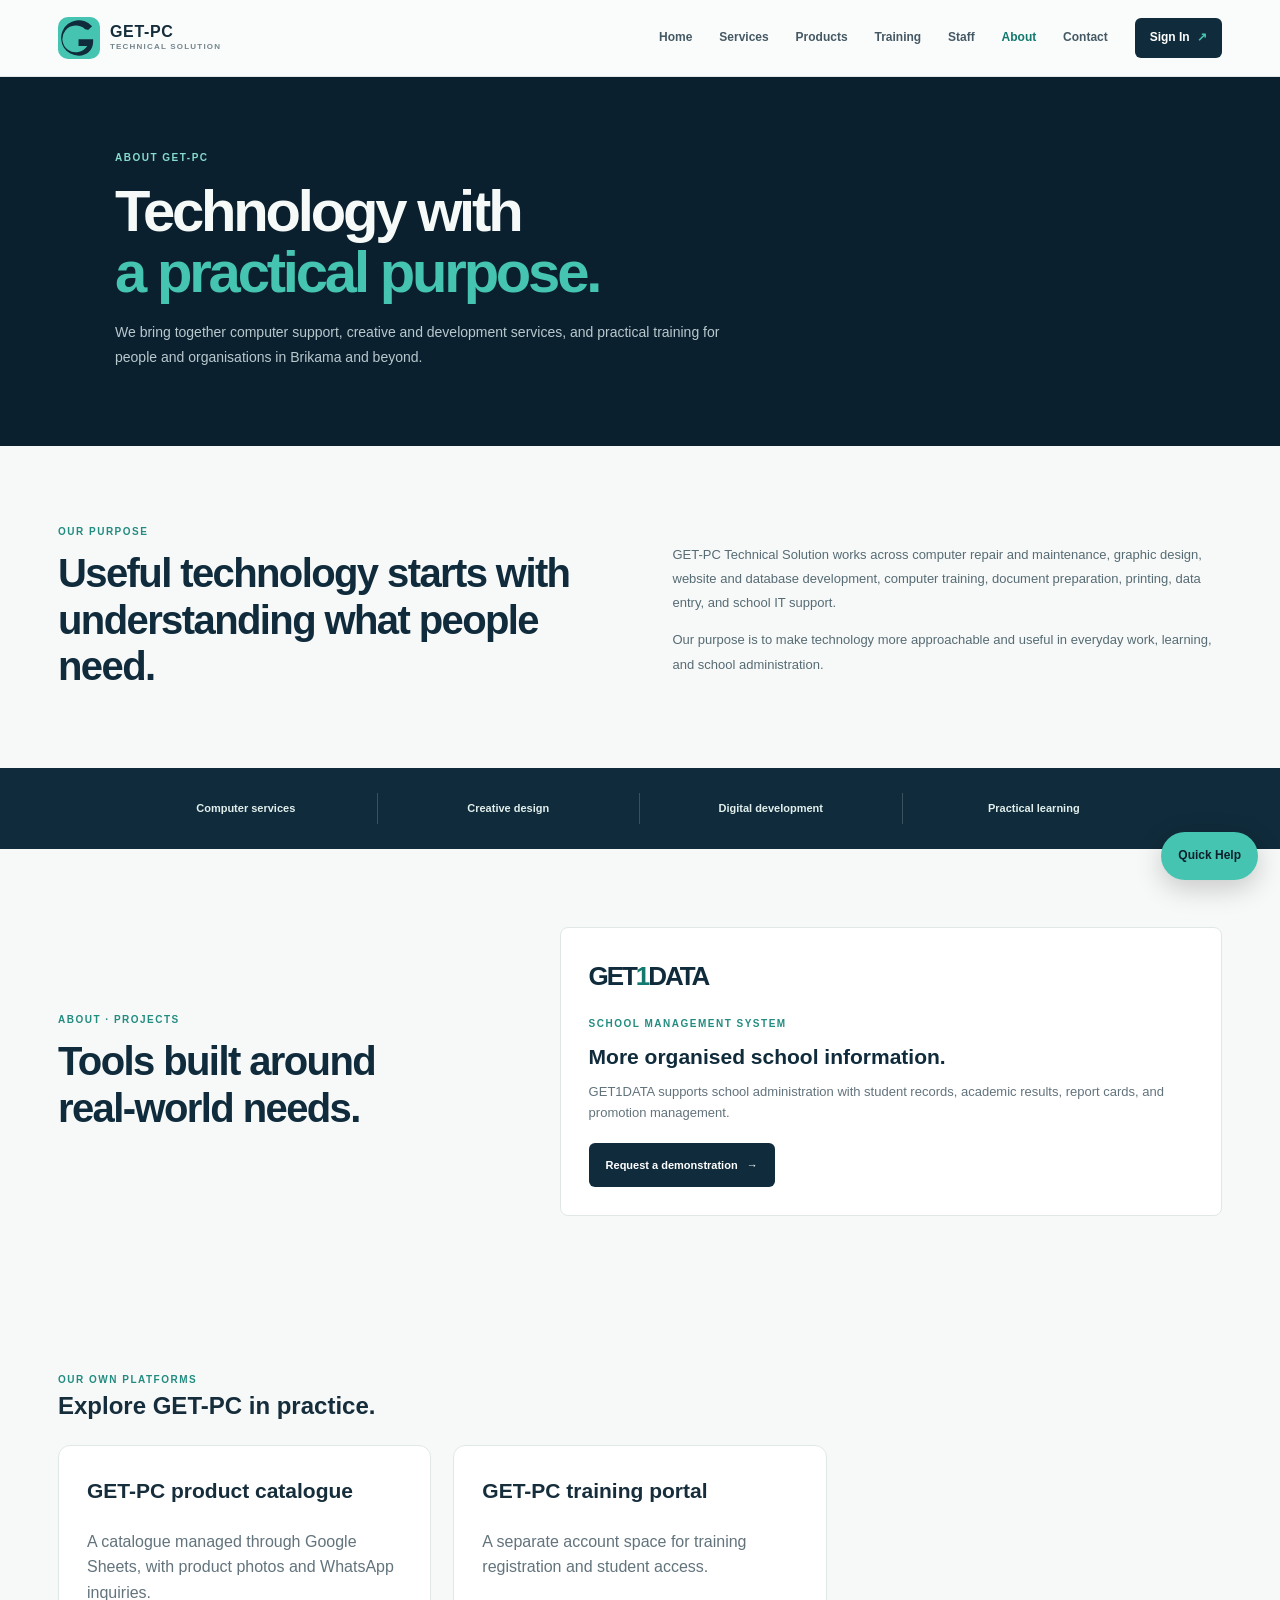
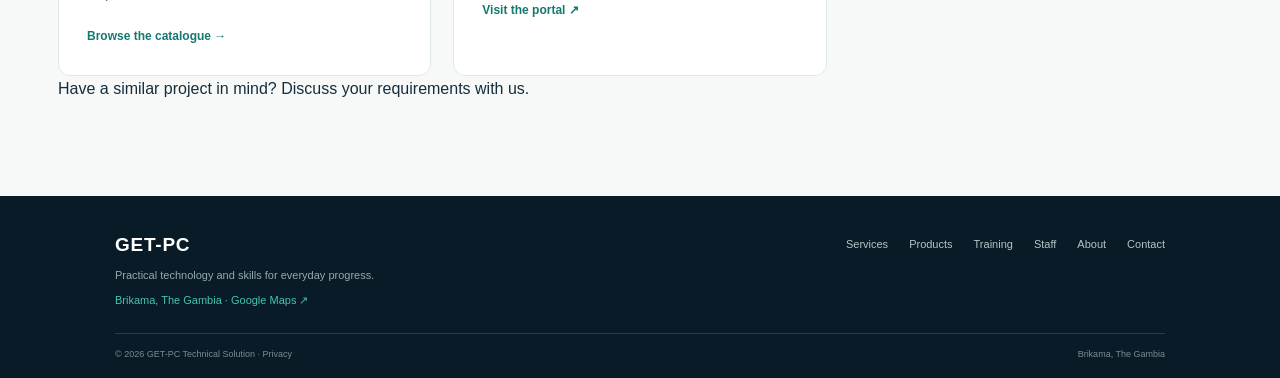
==== commit 09ed8c1a: "Upgrade site journeys, inquiry forms and product browsing" ====
--- a/about.html
+++ b/about.html
@@ -12,6 +12,12 @@
   <link rel="stylesheet" href="assets/css/styles.css">
   <script src="assets/js/config.js" defer></script>
   <script src="assets/js/main.js" defer></script>
+<link rel="canonical" href="https://getpc.gm/about.html">
+<meta property="og:title" content="About | GET-PC Technical Solution">
+<meta property="og:type" content="website">
+<meta property="og:url" content="https://getpc.gm/about.html">
+<link rel="stylesheet" href="assets/css/upgrade.css">
+<script src="assets/js/site-enhancements.js" defer></script>
 </head>
 
 <body>
@@ -64,8 +70,7 @@
           href="contact.html?service=GET1DATA%20demonstration#inquiry">Request a demonstration <span
             aria-hidden="true">→</span></a>
       </article>
-    </section>
-  </main>
+    </section><section class="section"><p class="eyebrow">Our own platforms</p><h2>Explore GET-PC in practice.</h2><div class="start-paths"><article><h3>GET-PC product catalogue</h3><p>A catalogue managed through Google Sheets, with product photos and WhatsApp inquiries.</p><a class="text-link" href="products.html">Browse the catalogue →</a></article><article><h3>GET-PC training portal</h3><p>A separate account space for training registration and student access.</p><a class="text-link" data-portal-register href="https://getpcskills.floot.app/register" target="_blank" rel="noopener noreferrer">Visit the portal ↗</a></article></div><p>Have a similar project in mind? <a href="contact.html?service=Website%20and%20database%20development#request-form">Discuss your requirements with us.</a></p></section></main>
   <footer class="site-footer">
     <div class="footer-main">
       <div><a class="footer-brand" href="index.html">GET-PC</a>
@@ -76,7 +81,7 @@
           href="training.html">Training</a><a href="staff.html">Staff</a><a href="about.html">About</a><a
           href="contact.html">Contact</a></nav>
     </div>
-    <div class="footer-bottom"><span>© 2026 GET-PC Technical Solution</span><span>Brikama, The Gambia</span></div>
+    <div class="footer-bottom"><span>© 2026 GET-PC Technical Solution · <a href="privacy.html">Privacy</a></span><span>Brikama, The Gambia</span></div>
   </footer>
 </body>
 
--- a/assets/css/upgrade.css
+++ b/assets/css/upgrade.css
@@ -0,0 +1 @@
+[hidden]{display:none!important}.start-paths{display:grid;grid-template-columns:repeat(3,minmax(0,1fr));gap:22px}.start-paths>a,.start-paths>article{display:block;padding:28px;border:1px solid var(--line);border-radius:12px;background:#fff;color:var(--ink);text-decoration:none}.start-paths h2{font-size:25px;line-height:1.2}.start-paths h3{font-size:21px}.start-paths p{color:var(--muted)}.start-paths>a:hover{border-color:var(--teal-dark)}.lead-form{display:grid;gap:18px;max-width:740px}.lead-form label{display:grid;gap:7px;font-size:14px;font-weight:600}.lead-form input,.lead-form select,.lead-form textarea,.sort-products{font:inherit;width:100%;min-width:0;padding:12px;border:1px solid #9cafaa;border-radius:6px;background:white;color:var(--ink)}.lead-form textarea{resize:vertical}.form-row{display:grid;grid-template-columns:1fr 1fr;gap:16px}.lead-form .consent{display:flex;align-items:flex-start;flex-wrap:wrap;font-weight:400}.consent input{width:20px;height:20px;flex-shrink:0}.form-trap{position:absolute;left:-10000px;width:1px;height:1px;overflow:hidden}.form-result,.form-availability{margin:0;font-size:14px}.form-result:empty{display:none}.form-result{border-left:3px solid var(--teal-dark);padding:12px;background:#edf5f2}.lead-form button:disabled{opacity:.55;cursor:not-allowed}.faq-section details{border-bottom:1px solid var(--line);padding:18px 0}.faq-section summary{font-weight:700;cursor:pointer}.course-outcome{font-size:14px}.home-product-grid{display:grid;grid-template-columns:repeat(3,minmax(0,1fr));gap:24px}.home-product{border:1px solid var(--line);border-radius:12px;padding:20px;color:var(--ink);text-decoration:none}.home-product img{width:100%;height:190px;object-fit:contain}.home-product h3{font-size:20px}.home-product strong{color:var(--teal-dark)}.gallery-thumbnails{display:flex;gap:8px;overflow-x:auto;padding:8px 0}.gallery-thumbnails button{flex-shrink:0;border:2px solid transparent;border-radius:6px;padding:3px;background:#edf5f2;cursor:pointer}.gallery-thumbnails button[aria-pressed="true"]{border-color:var(--teal-dark)}.gallery-thumbnails img{width:60px;height:55px;object-fit:contain}.photo-viewer.is-zoomed .product-art{height:350px;overflow:auto;display:block}.photo-viewer.is-zoomed .product-art img{position:relative;width:180%;max-width:none;height:550px;transform:none}.photo-viewer.is-zoomed .product-art svg{display:none}.product-share{display:flex;gap:12px;flex-wrap:wrap;margin:18px 0}.product-share input{width:100%;font:inherit;padding:10px}.product-specs{white-space:pre-line}.visit-info{max-width:900px}.catalogue-sort{display:grid;gap:8px;font-size:14px;max-width:260px;margin:18px 0}.privacy-copy{max-width:850px}.privacy-copy h2{font-size:25px}a:focus-visible,button:focus-visible,input:focus-visible,textarea:focus-visible,select:focus-visible,summary:focus-visible{outline:3px solid #00877c;outline-offset:3px}@media(max-width:800px){.start-paths,.home-product-grid{grid-template-columns:1fr}.form-row{grid-template-columns:1fr}.lead-form .button-row{align-items:stretch;flex-direction:column}.register-panel{padding:22px}.photo-controls button{flex:1}}
